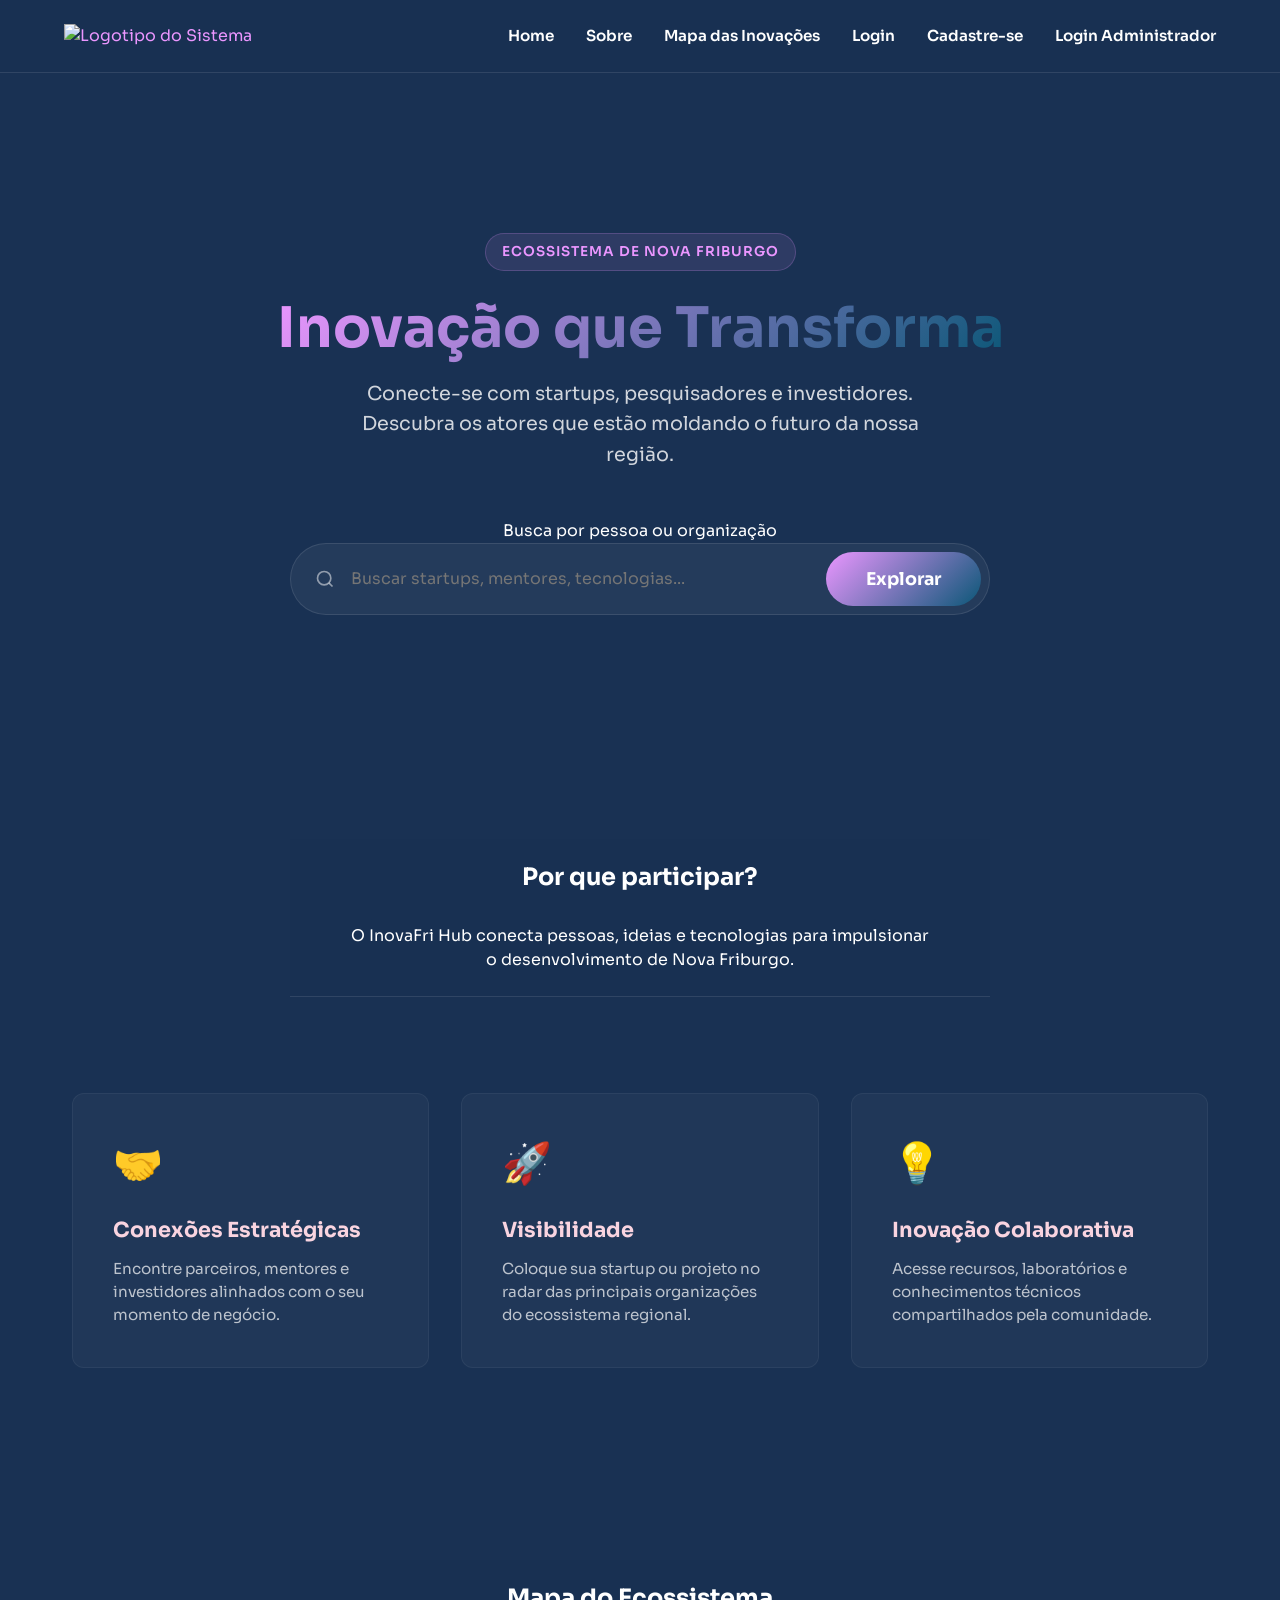
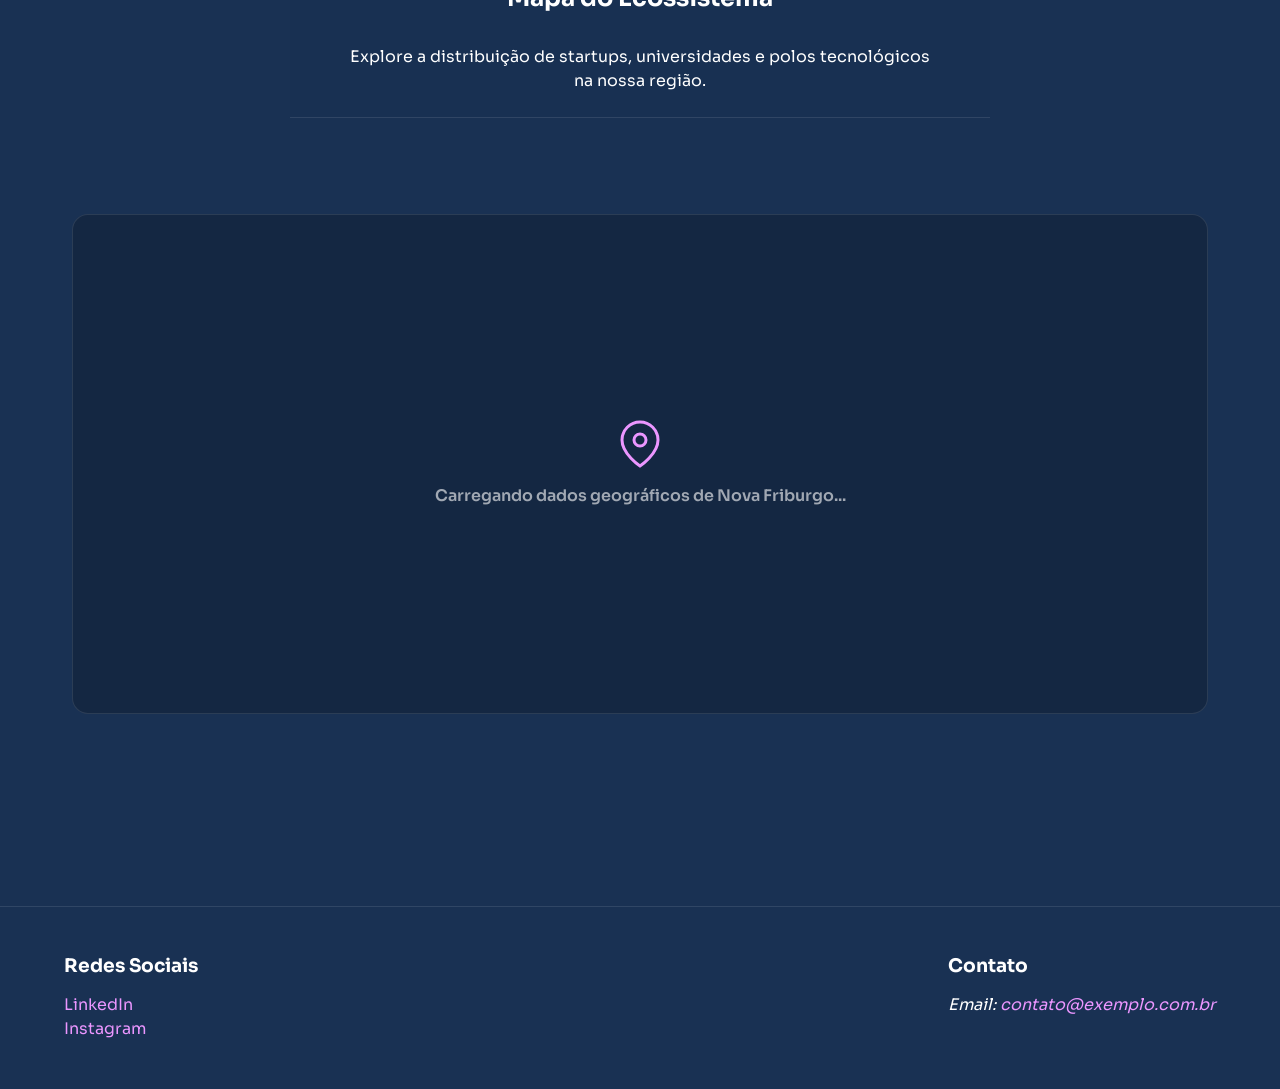
==== index.html @ bd3747cb "atualizacoes" ====
<!DOCTYPE html>
<html lang="pt-BR">
<head>
    <meta charset="UTF-8">
    <meta name="viewport" content="width=device-width, initial-scale=1.0">
    <title>InovaFri Hub</title>
    <link rel="stylesheet" href="css/style-index.css">
    </head>
<body>

    <header>
        <div class="logo">
            <a href="/" aria-label="Página Inicial">
                <img src="/assets/logo.svg" alt="Logotipo do Sistema">
            </a>
        </div>
        
        <nav aria-label="Navegação principal">
            <ul>
                <li><a href="/index.html">Home</a></li>
                <li><a href="#sobre">Sobre</a></li>
                <li><a href="#mapa-das-inovacoes">Mapa das Inovações</a></li>
                <li><a href="/login.html">Login</a></li>
                <li><a href="/cadastro.html">Cadastre-se</a></li>
                <li><a href="/perfil-admin.html">Login Administrador</a></li>
            </ul>
        </nav>
    </header>

    <main>
        
        <section id="hero" aria-labelledby="hero-titulo" class="hero-section">
    <div class="hero-content">
        <span class="hero-badge">Ecossistema de Nova Friburgo</span>
        
        <h1 id="hero-titulo">Inovação que Transforma</h1>
        
        <p class="hero-subtitle">
            Conecte-se com startups, pesquisadores e investidores. Descubra os atores que estão moldando o futuro da nossa região.
        </p>

        <form action="/search" method="GET" role="search" class="hero-search-form">
            <label for="input-busca" class="sr-only">Busca por pessoa ou organização</label>
            <div class="search-wrapper">
                <svg width="20" height="20" viewBox="0 0 24 24" fill="none" stroke="currentColor" stroke-width="2">
                    <circle cx="11" cy="11" r="8"></circle>
                    <line x1="21" y1="21" x2="16.65" y2="16.65"></line>
                </svg>
                <input 
                    type="search" 
                    id="input-busca" 
                    name="q" 
                    placeholder="Buscar startups, mentores, tecnologias..." 
                    required
                >
                <button type="submit">Explorar</button>
            </div>
        </form>
    </div>
</section>

        <section id="sobre" aria-labelledby="sobre-titulo" class="section-container">
            <header class="section-header">
                <h2 id="sobre-titulo">Por que participar?</h2>
                <p>O InovaFri Hub conecta pessoas, ideias e tecnologias para impulsionar o desenvolvimento de Nova Friburgo.</p>
            </header>

            <div class="features-grid">
                <article class="feature-card">
                    <div class="card-icon">🤝</div>
                    <h3>Conexões Estratégicas</h3>
                    <p>Encontre parceiros, mentores e investidores alinhados com o seu momento de negócio.</p>
                </article>

                <article class="feature-card">
                    <div class="card-icon">🚀</div>
                    <h3>Visibilidade</h3>
                    <p>Coloque sua startup ou projeto no radar das principais organizações do ecossistema regional.</p>
                </article>

                <article class="feature-card">
                    <div class="card-icon">💡</div>
                    <h3>Inovação Colaborativa</h3>
                    <p>Acesse recursos, laboratórios e conhecimentos técnicos compartilhados pela comunidade.</p>
                </article>
            </div>
        </section>

        <section id="mapa-das-inovacoes" aria-labelledby="mapa-titulo" class="section-container">
            <header class="section-header">
                <h2 id="mapa-titulo">Mapa do Ecossistema</h2>
                <p>Explore a distribuição de startups, universidades e polos tecnológicos na nossa região.</p>
            </header>

            <div id="map-container" class="map-placeholder" role="application" aria-label="Mapa interativo de inovações">
                <div class="map-overlay-message">
                    <svg width="48" height="48" viewBox="0 0 24 24" fill="none" stroke="var(--color-purple-neon)" stroke-width="1.5">
                        <path d="M21 10c0 7-9 13-9 13s-9-6-9-13a9 9 0 0 1 18 0z"></path>
                        <circle cx="12" cy="10" r="3"></circle>
                    </svg>
                    <span>Carregando dados geográficos de Nova Friburgo...</span>
                </div>
            </div>
        </section>

    </main>

    <footer>
        <div class="footer-grid">
            
            <section class="redes-sociais" aria-labelledby="redes-titulo">
                <h3 id="redes-titulo">Redes Sociais</h3>
                <ul>
                    <li><a href="#" target="_blank" rel="noopener noreferrer">LinkedIn</a></li>
                    <li><a href="#" target="_blank" rel="noopener noreferrer">Instagram</a></li>
                </ul>
            </section>

            <section class="contato" aria-labelledby="contato-titulo">
                <h3 id="contato-titulo">Contato</h3>
                <address>
                    <p>Email: <a href="mailto:contato@exemplo.com.br">contato@exemplo.com.br</a></p>
                </address>
            </section>
            
        </div>
    </footer>

</body>
</html>
---- css/style-index.css ----
/* ==========================================
   1. TIPOGRAFIA OFICIAL
   Importação via Google Fonts com os pesos exigidos (400=Regular, 600=Semibold, 700=Bold)
=========================================== */
@import url('https://fonts.googleapis.com/css2?family=Sora:wght@400;600;700&display=swap');

/* ==========================================
   2. DESIGN TOKENS (Variáveis Globais)
   Extração exata do Brandbook InovaFri Hub
=========================================== */
:root {
    /* Cores Absolutas */
    --color-pink-light: #F9D4E0;
    --color-purple-neon: #EB96FF;
    --color-teal-dark: #0B5777;
    --color-navy-base: #193153;

    /* Cores Funcionais (Semântica) */
    --bg-body: var(--color-navy-base);
    --text-primary: #FFFFFF; /* Alto contraste para leitura no fundo escuro */
    --text-secondary: var(--color-pink-light);
    --action-primary: var(--color-purple-neon);
    
    /* Gradiente da Marca (usado no ícone e elementos de destaque) */
    --gradient-brand: linear-gradient(135deg, var(--color-purple-neon) 0%, var(--color-teal-dark) 100%);

    /* Tipografia */
    --font-family-base: 'Sora', sans-serif;
}

/* ==========================================
   3. RESET ESTRUTURAL
   Garante previsibilidade em diferentes navegadores
=========================================== */
*, *::before, *::after {
    box-sizing: border-box;
    margin: 0;
    padding: 0;
}

/* ==========================================
   4. COMPORTAMENTO BASE DO DOCUMENTO
=========================================== */
body {
    font-family: var(--font-family-base);
    background-color: var(--bg-body);
    color: var(--text-primary);
    line-height: 1.5;
    -webkit-font-smoothing: antialiased; /* Renderização limpa de fontes no Mac/iOS */
    -moz-osx-font-smoothing: grayscale;
    min-height: 100vh;
    overflow-x: hidden;
}

/* Tipografia Base */
h1, h2, h3, h4, h5, h6 {
    font-weight: 700;
    line-height: 1.2;
    margin-bottom: 1rem;
}

a {
    color: var(--action-primary);
    text-decoration: none;
    transition: filter 0.2s ease-in-out;
}

a:hover {
    filter: brightness(1.2);
}
/* ==========================================
   5. LAYOUT DO CABEÇALHO (HEADER)
   Uso de Flexbox para separar Logo e Menu
=========================================== */
header {
    display: flex;
    justify-content: space-between; /* Empurra a logo para a esquerda e o menu para a direita */
    align-items: center; /* Alinha tudo verticalmente ao centro */
    padding: 1.5rem 5%; /* Espaçamento interno (topo/baixo e laterais) */
    background-color: rgba(25, 49, 83, 0.95); /* Fundo da marca com leve transparência */
    border-bottom: 1px solid rgba(255, 255, 255, 0.1); /* Linha sutil separando o header */
    position: sticky;
    top: 0;
    z-index: 100;
}

/* Remove as bolinhas da lista e coloca os links lado a lado */
header nav ul {
    display: flex;
    gap: 2rem; /* Espaço entre os links do menu */
    list-style: none;
    align-items: center;
}

header nav a {
    color: var(--text-primary);
    font-weight: 600;
    font-size: 0.95rem;
}

header nav a:hover {
    color: var(--action-primary);
}

/* ==========================================
   6. CONTAINER PRINCIPAL (MAIN)
   Centraliza o conteúdo da página e limita a largura
=========================================== */
main {
    max-width: 1200px; /* Evita que o site estique infinitamente em telas gigantes */
    margin: 0 auto; /* Centraliza o bloco na tela */
    padding: 4rem 2rem; /* Espaçamento interno */
    display: flex;
    flex-direction: column;
    gap: 4rem; /* Distância entre as seções (Busca, Sobre, Mapa) */
}

/* ==========================================
   7. ESTILOS DE BOTÕES E FORMULÁRIOS
=========================================== */
input[type="search"],
input[type="text"] {
    padding: 0.75rem 1rem;
    border-radius: 4px;
    border: 1px solid rgba(255, 255, 255, 0.2);
    background-color: rgba(255, 255, 255, 0.05);
    color: var(--text-primary);
    font-family: var(--font-family-base);
}

button {
    padding: 0.75rem 1.5rem;
    border: none;
    border-radius: 4px;
    background: var(--gradient-brand); /* Usando o gradiente da marca! */
    color: var(--text-primary);
    font-weight: 700;
    cursor: pointer;
    font-family: var(--font-family-base);
    transition: opacity 0.2s;
}

button:hover {
    opacity: 0.9;
}

/* ==========================================
   8. RODAPÉ (FOOTER)
=========================================== */
footer {
    padding: 3rem 5%;
    border-top: 1px solid rgba(255, 255, 255, 0.1);
    margin-top: 4rem;
}

.footer-grid {
    display: flex;
    justify-content: space-between;
    max-width: 1200px;
    margin: 0 auto;
}

footer ul {
    list-style: none;
}
/* ==========================================
   9. HERO SECTION (Vitrine Principal)
=========================================== */
.hero-section {
    text-align: center;
    padding: 6rem 0; /* Cria bastante respiro (whitespace) ao redor */
    display: flex;
    flex-direction: column;
    align-items: center;
    justify-content: center;
}

/* Etiqueta de contexto acima do título */
.hero-badge {
    display: inline-block;
    background: rgba(235, 150, 255, 0.1);
    color: var(--color-purple-neon);
    padding: 0.5rem 1rem;
    border-radius: 50px;
    font-size: 0.85rem;
    font-weight: 600;
    margin-bottom: 1.5rem;
    border: 1px solid rgba(235, 150, 255, 0.2);
    text-transform: uppercase;
    letter-spacing: 1px;
}

/* Efeito de Gradiente no Texto Principal */
.hero-section h1 {
    font-size: 3.5rem;
    margin-bottom: 1rem;
    background: var(--gradient-brand);
    -webkit-background-clip: text;
    -webkit-text-fill-color: transparent;
    background-clip: text;
}

.hero-subtitle {
    font-size: 1.2rem;
    color: rgba(255, 255, 255, 0.8);
    max-width: 600px; /* Impede que o texto fique comprido e ruim de ler */
    margin: 0 auto 3rem auto;
    line-height: 1.6;
}

/* ==========================================
   10. BARRA DE BUSCA AVANÇADA
=========================================== */
.hero-search-form {
    width: 100%;
    max-width: 700px;
    margin: 0 auto;
}

.search-wrapper {
    display: flex;
    background: rgba(255, 255, 255, 0.05);
    border: 1px solid rgba(255, 255, 255, 0.1);
    border-radius: 50px; /* Formato de "pílula" moderno */
    padding: 0.5rem;
    align-items: center;
    transition: all 0.3s ease;
}

/* Efeito de destaque quando o usuário clica para digitar */
.search-wrapper:focus-within {
    border-color: var(--color-purple-neon);
    background: rgba(255, 255, 255, 0.08);
    box-shadow: 0 0 15px rgba(235, 150, 255, 0.2);
}

.search-wrapper svg {
    margin-left: 1rem;
    color: rgba(255, 255, 255, 0.5);
}

.search-wrapper input[type="search"] {
    flex: 1;
    background: transparent;
    border: none;
    padding: 1rem;
    font-size: 1rem;
    color: var(--text-primary);
    outline: none; /* Remove a borda padrão feia do navegador */
}

.search-wrapper button {
    border-radius: 50px; /* Acompanha o formato da barra */
    padding: 1rem 2.5rem;
    font-size: 1.1rem;
}
/* ==========================================
   11. SEÇÕES GENÉRICAS (Alinhamento e Títulos)
=========================================== */
.section-container {
    padding: 4rem 0;
    display: flex;
    flex-direction: column;
    gap: 3rem;
}

.section-header {
    text-align: center;
    max-width: 700px; /* Aumentei um pouco a largura para o texto respirar */
    margin: 0 auto 3rem auto; /* O '3rem' empurra os cartões/mapa para baixo */
    display: flex;
    flex-direction: column;
    align-items: center;
    gap: 1rem;
}

/* ==========================================
   12. CARDS DE VALOR (Seção Sobre)
=========================================== */
.features-grid {
    display: grid;
    grid-template-columns: repeat(auto-fit, minmax(300px, 1fr));
    gap: 2rem;
}

.feature-card {
    background: rgba(255, 255, 255, 0.03);
    border: 1px solid rgba(255, 255, 255, 0.05);
    border-radius: 12px;
    padding: 2.5rem;
    transition: all 0.3s ease;
}

.feature-card:hover {
    transform: translateY(-5px); /* Efeito de flutuar ao passar o mouse */
    background: rgba(255, 255, 255, 0.05);
    border-color: rgba(235, 150, 255, 0.3); /* Borda brilha em roxo */
    box-shadow: 0 10px 30px rgba(0, 0, 0, 0.2);
}

.card-icon {
    font-size: 2.5rem;
    margin-bottom: 1.5rem;
}

.feature-card h3 {
    font-size: 1.3rem;
    color: var(--color-pink-light);
    margin-bottom: 1rem;
}

.feature-card p {
    color: rgba(255, 255, 255, 0.7);
    font-size: 0.95rem;
}

/* ==========================================
   13. CONTAINER DO MAPA INTERATIVO
=========================================== */
.map-placeholder {
    width: 100%;
    height: 500px; /* Altura fixa para a janela do mapa */
    background: rgba(0, 0, 0, 0.2); /* Fundo mais escuro para o mapa */
    border: 1px solid rgba(255, 255, 255, 0.1);
    border-radius: 16px;
    display: flex;
    align-items: center;
    justify-content: center;
    position: relative;
    overflow: hidden;
}

.map-overlay-message {
    display: flex;
    flex-direction: column;
    align-items: center;
    gap: 1rem;
    color: rgba(255, 255, 255, 0.6);
    font-weight: 600;
}
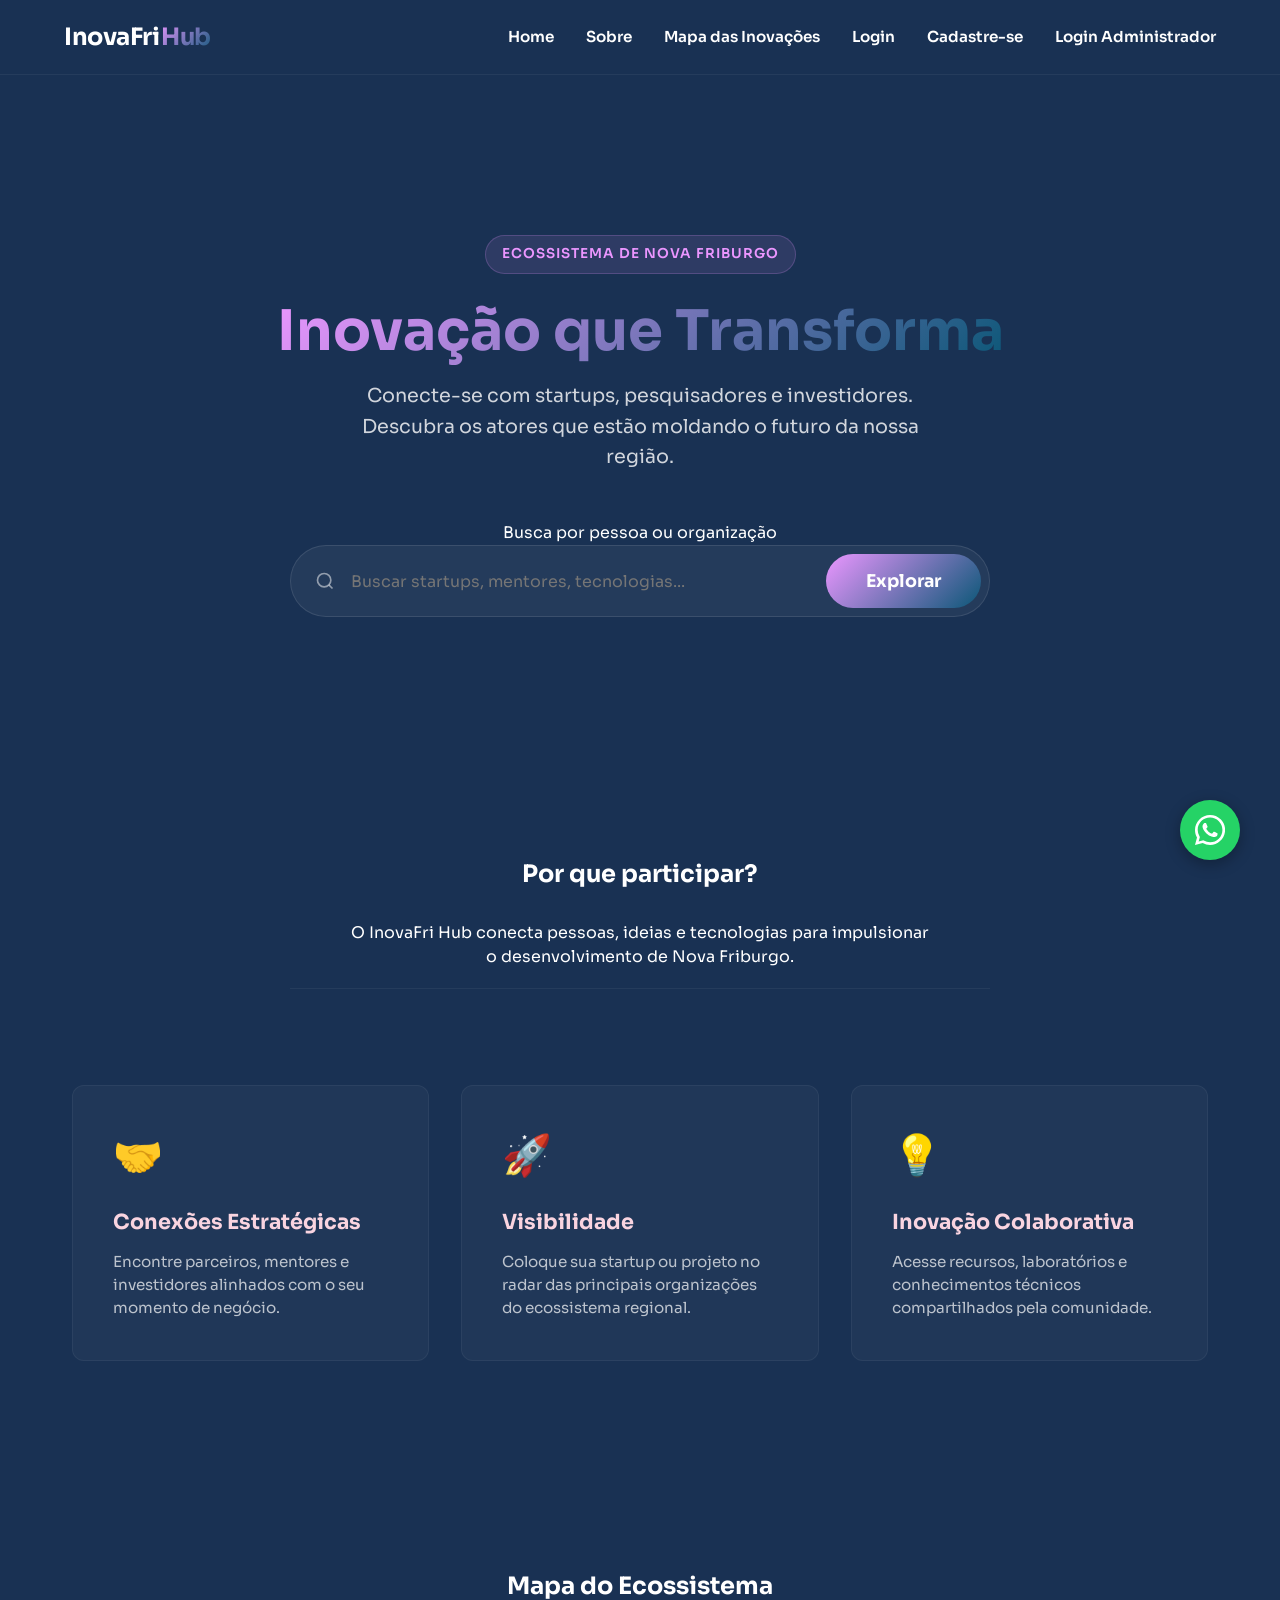
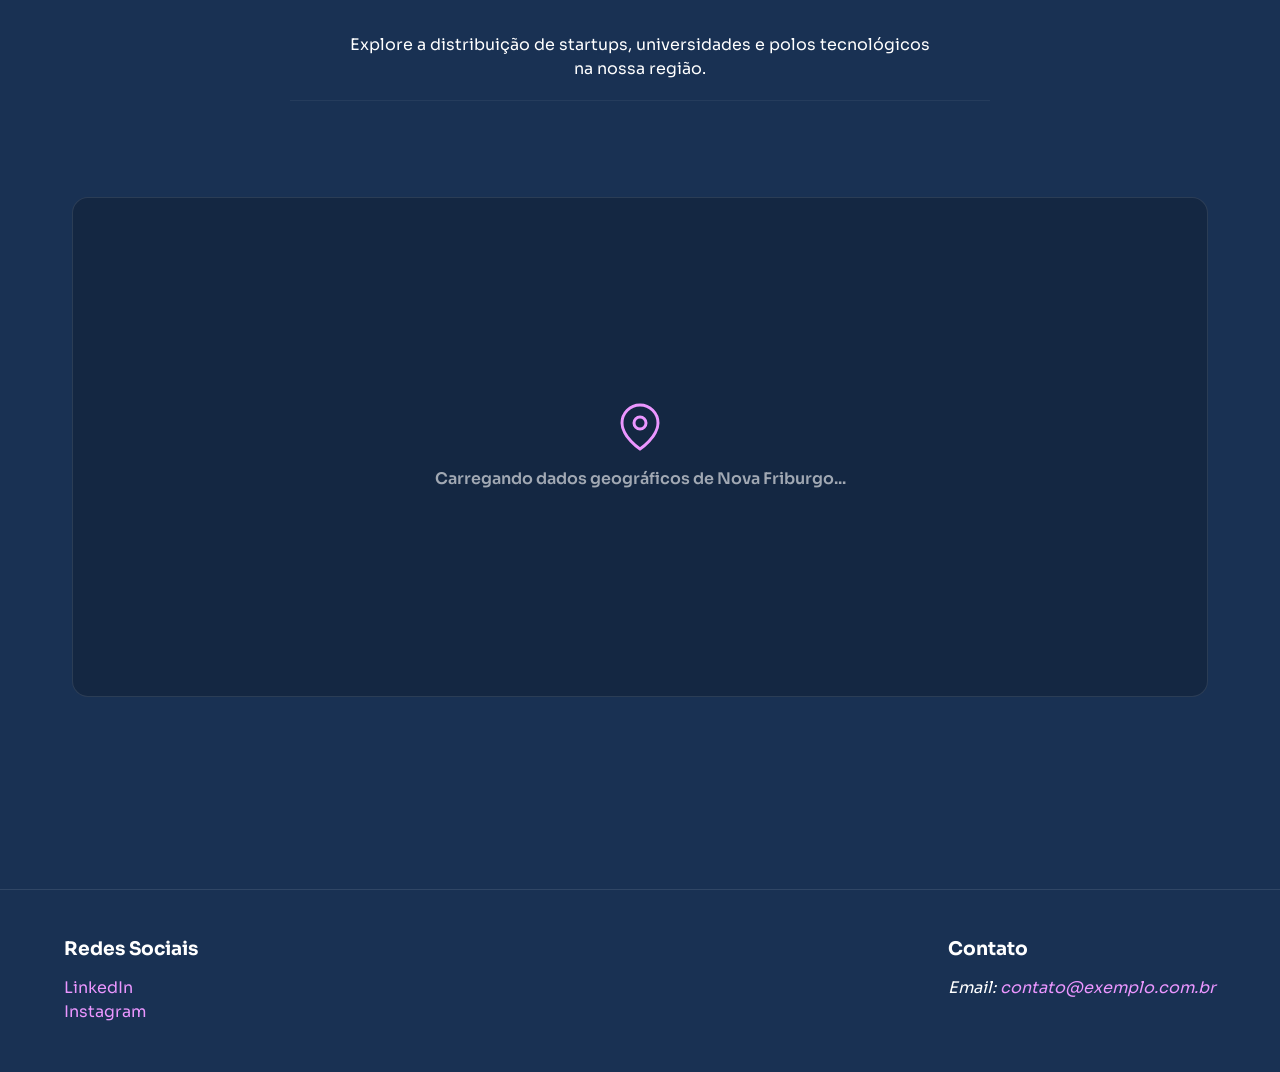
==== commit 7ed6b583: "alterações" ====
--- a/index.html
+++ b/index.html
@@ -10,19 +10,19 @@
 
     <header>
         <div class="logo">
-            <a href="/" aria-label="Página Inicial">
-                <img src="/assets/logo.svg" alt="Logotipo do Sistema">
-            </a>
-        </div>
+        <a href="index.html" aria-label="Página Inicial">
+        <span class="brand-text">InovaFri<span class="brand-highlight">Hub</span></span>
+        </a>
+    </div>
         
         <nav aria-label="Navegação principal">
             <ul>
-                <li><a href="/index.html">Home</a></li>
+                <li><a href="index.html">Home</a></li>
                 <li><a href="#sobre">Sobre</a></li>
                 <li><a href="#mapa-das-inovacoes">Mapa das Inovações</a></li>
-                <li><a href="/login.html">Login</a></li>
-                <li><a href="/cadastro.html">Cadastre-se</a></li>
-                <li><a href="/perfil-admin.html">Login Administrador</a></li>
+                <li><a href="login.html">Login</a></li>
+                <li><a href="cadastro.html">Cadastre-se</a></li>
+                <li><a href="login-administrador.html">Login Administrador</a></li>
             </ul>
         </nav>
     </header>
@@ -125,6 +125,16 @@
             
         </div>
     </footer>
+    <a href="https://wa.me/5522900000000?text=Olá!%20Gostaria%20de%20saber%20mais%20sobre%20o%20InovaFri%20Hub." 
+   class="whatsapp-float" 
+   target="_blank" 
+   rel="noopener noreferrer"
+   aria-label="Falar conosco pelo WhatsApp">
+    
+    <svg width="30" height="30" viewBox="0 0 24 24" fill="currentColor">
+        <path d="M17.472 14.382c-.297-.149-1.758-.867-2.03-.967-.273-.099-.471-.148-.67.15-.197.297-.767.966-.94 1.164-.173.199-.347.223-.644.075-.297-.15-1.255-.463-2.39-1.475-.883-.788-1.48-1.761-1.653-2.059-.173-.297-.018-.458.13-.606.134-.133.298-.347.446-.52.149-.174.198-.298.298-.497.099-.198.05-.371-.025-.52-.075-.149-.669-1.612-.916-2.207-.242-.579-.487-.5-.669-.51-.173-.008-.371-.01-.57-.01-.198 0-.52.074-.792.372-.272.297-1.04 1.016-1.04 2.479 0 1.462 1.065 2.875 1.213 3.074.149.198 2.096 3.2 5.077 4.487.709.306 1.262.489 1.694.625.712.227 1.36.195 1.871.118.571-.085 1.758-.719 2.006-1.413.248-.694.248-1.289.173-1.413-.074-.124-.272-.198-.57-.347m-5.421 7.403h-.004a9.87 9.87 0 01-5.031-1.378l-.361-.214-3.741.982.998-3.648-.235-.374a9.86 9.86 0 01-1.51-5.26c.001-5.45 4.436-9.884 9.888-9.884 2.64 0 5.122 1.03 6.988 2.898a9.825 9.825 0 012.893 6.994c-.003 5.45-4.437 9.884-9.885 9.884m8.413-18.297A11.815 11.815 0 0012.05 0C5.414 0 0 5.414 0 12.05c0 2.12.553 4.189 1.606 6.011L0 24l6.135-1.61a11.803 11.803 0 005.911 1.57h.005c6.632 0 12.045-5.414 12.045-12.05 0-3.212-1.252-6.231-3.524-8.503z"/>
+    </svg>
+</a>
 
 </body>
 </html>
--- a/css/style-index.css
+++ b/css/style-index.css
@@ -337,4 +337,86 @@
     gap: 1rem;
     color: rgba(255, 255, 255, 0.6);
     font-weight: 600;
-}+}
+/* ==========================================
+   BOTÃO FLUTUANTE WHATSAPP
+=========================================== */
+.whatsapp-float {
+    position: fixed;
+    width: 60px;
+    height: 60px;
+    bottom: 40px;
+    right: 40px;
+    background-color: #25d366; /* Verde oficial do WPP */
+    color: #FFF;
+    border-radius: 50px;
+    text-align: center;
+    font-size: 30px;
+    box-shadow: 0 4px 15px rgba(0,0,0,0.3);
+    z-index: 1000;
+    display: flex;
+    align-items: center;
+    justify-content: center;
+    transition: all 0.3s ease;
+    animation: pulse-wpp 2s infinite;
+}
+
+.whatsapp-float:hover {
+    transform: scale(1.1);
+    background-color: #128c7e;
+    box-shadow: 0 6px 20px rgba(37, 211, 102, 0.4);
+}
+
+/* Animação de pulsação sutil */
+@keyframes pulse-wpp {
+    0% {
+        box-shadow: 0 0 0 0 rgba(37, 211, 102, 0.5);
+    }
+    70% {
+        box-shadow: 0 0 0 15px rgba(37, 211, 102, 0);
+    }
+    100% {
+        box-shadow: 0 0 0 0 rgba(37, 211, 102, 0);
+    }
+}
+
+/* Responsividade: Ajusta posição em telas pequenas */
+@media (max-width: 768px) {
+    .whatsapp-float {
+        width: 50px;
+        height: 50px;
+        bottom: 20px;
+        right: 20px;
+    }
+}
+.logo a {
+    text-decoration: none;
+}
+
+.brand-text {
+    font-family: 'Sora', sans-serif;
+    font-size: 1.5rem;
+    font-weight: 700;
+    letter-spacing: -0.5px;
+    color: #ffffff;
+    display: flex;
+    align-items: center;
+}
+
+.brand-highlight {
+    background: linear-gradient(135deg, #EB96FF 0%, #0B5777 100%);
+    -webkit-background-clip: text;
+    -webkit-text-fill-color: transparent;
+    background-clip: text;
+    margin-left: 2px;
+}
+
+/* Garante que o header alinhe o texto corretamente agora */
+header {
+    display: flex;
+    justify-content: space-between;
+    align-items: center;
+    padding: 1.2rem 5%;
+    background-color: #193153;
+    border-bottom: 1px solid rgba(255, 255, 255, 0.05);
+}
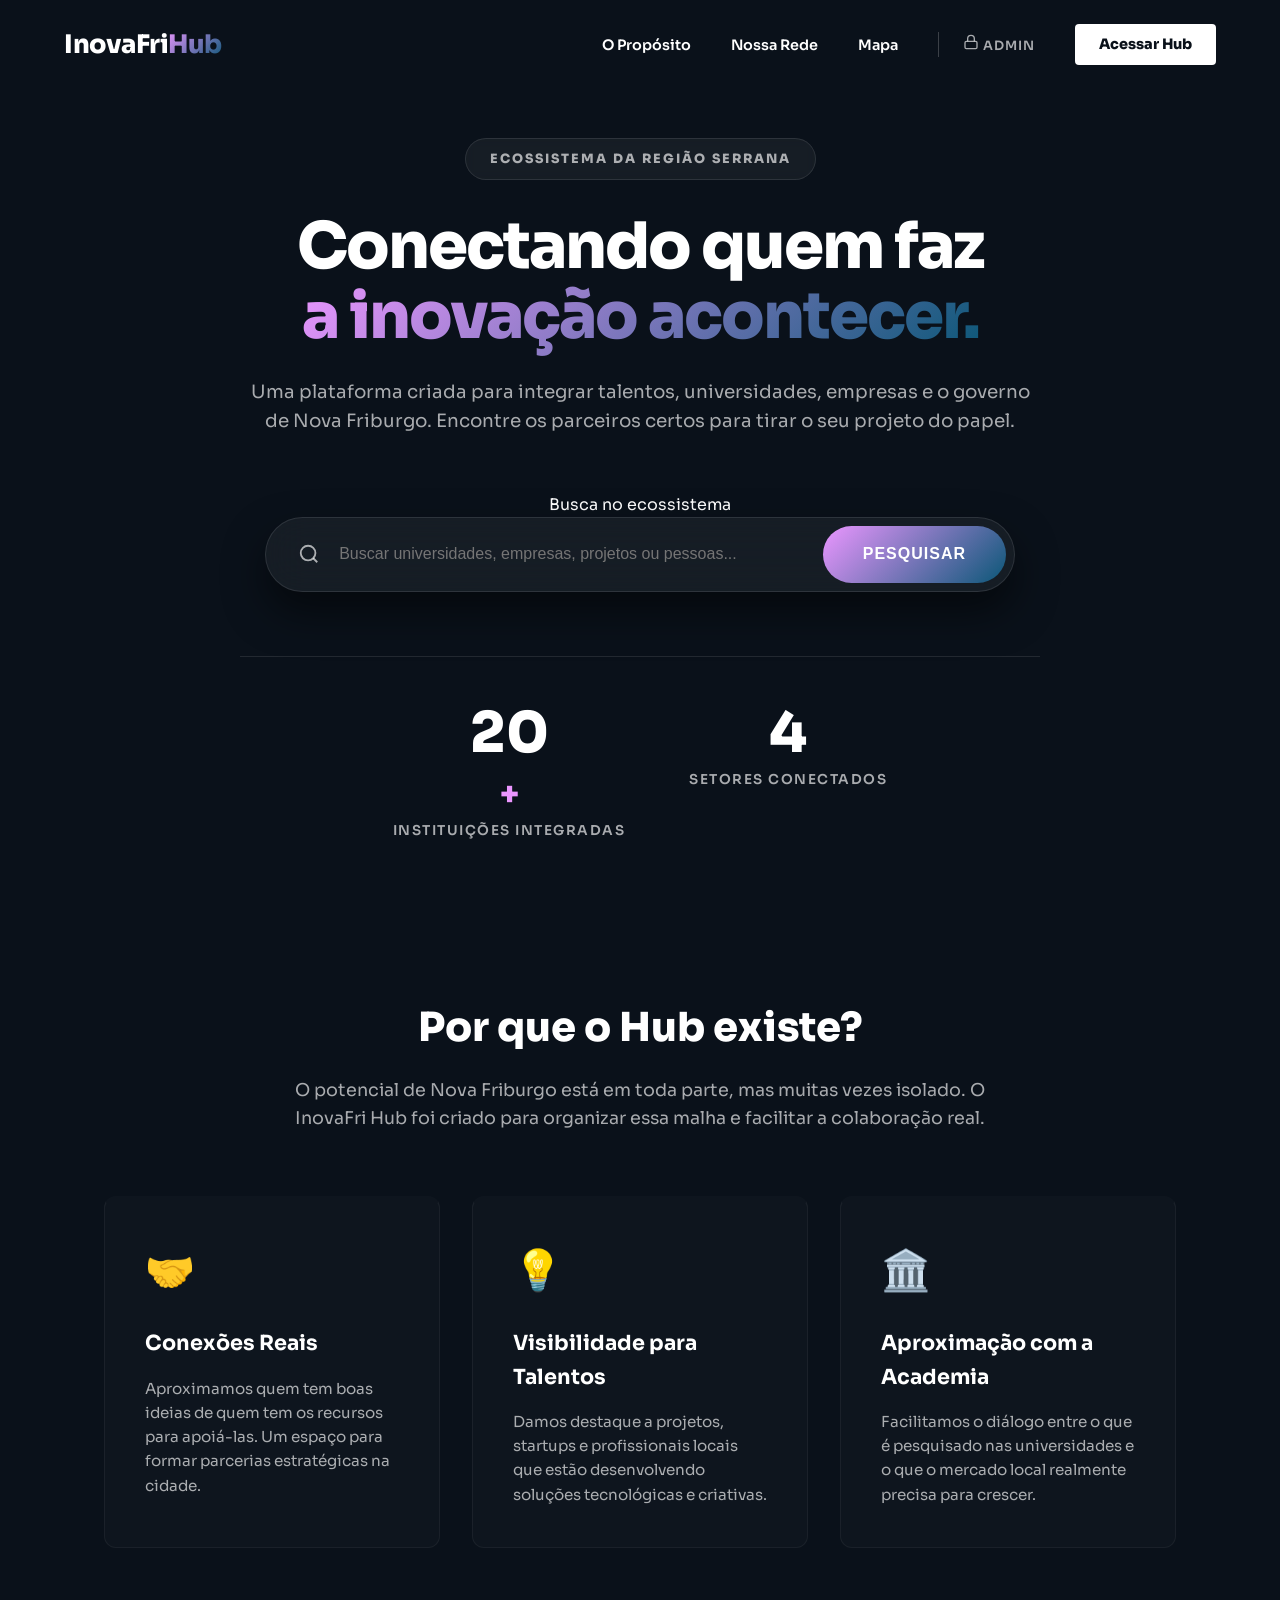
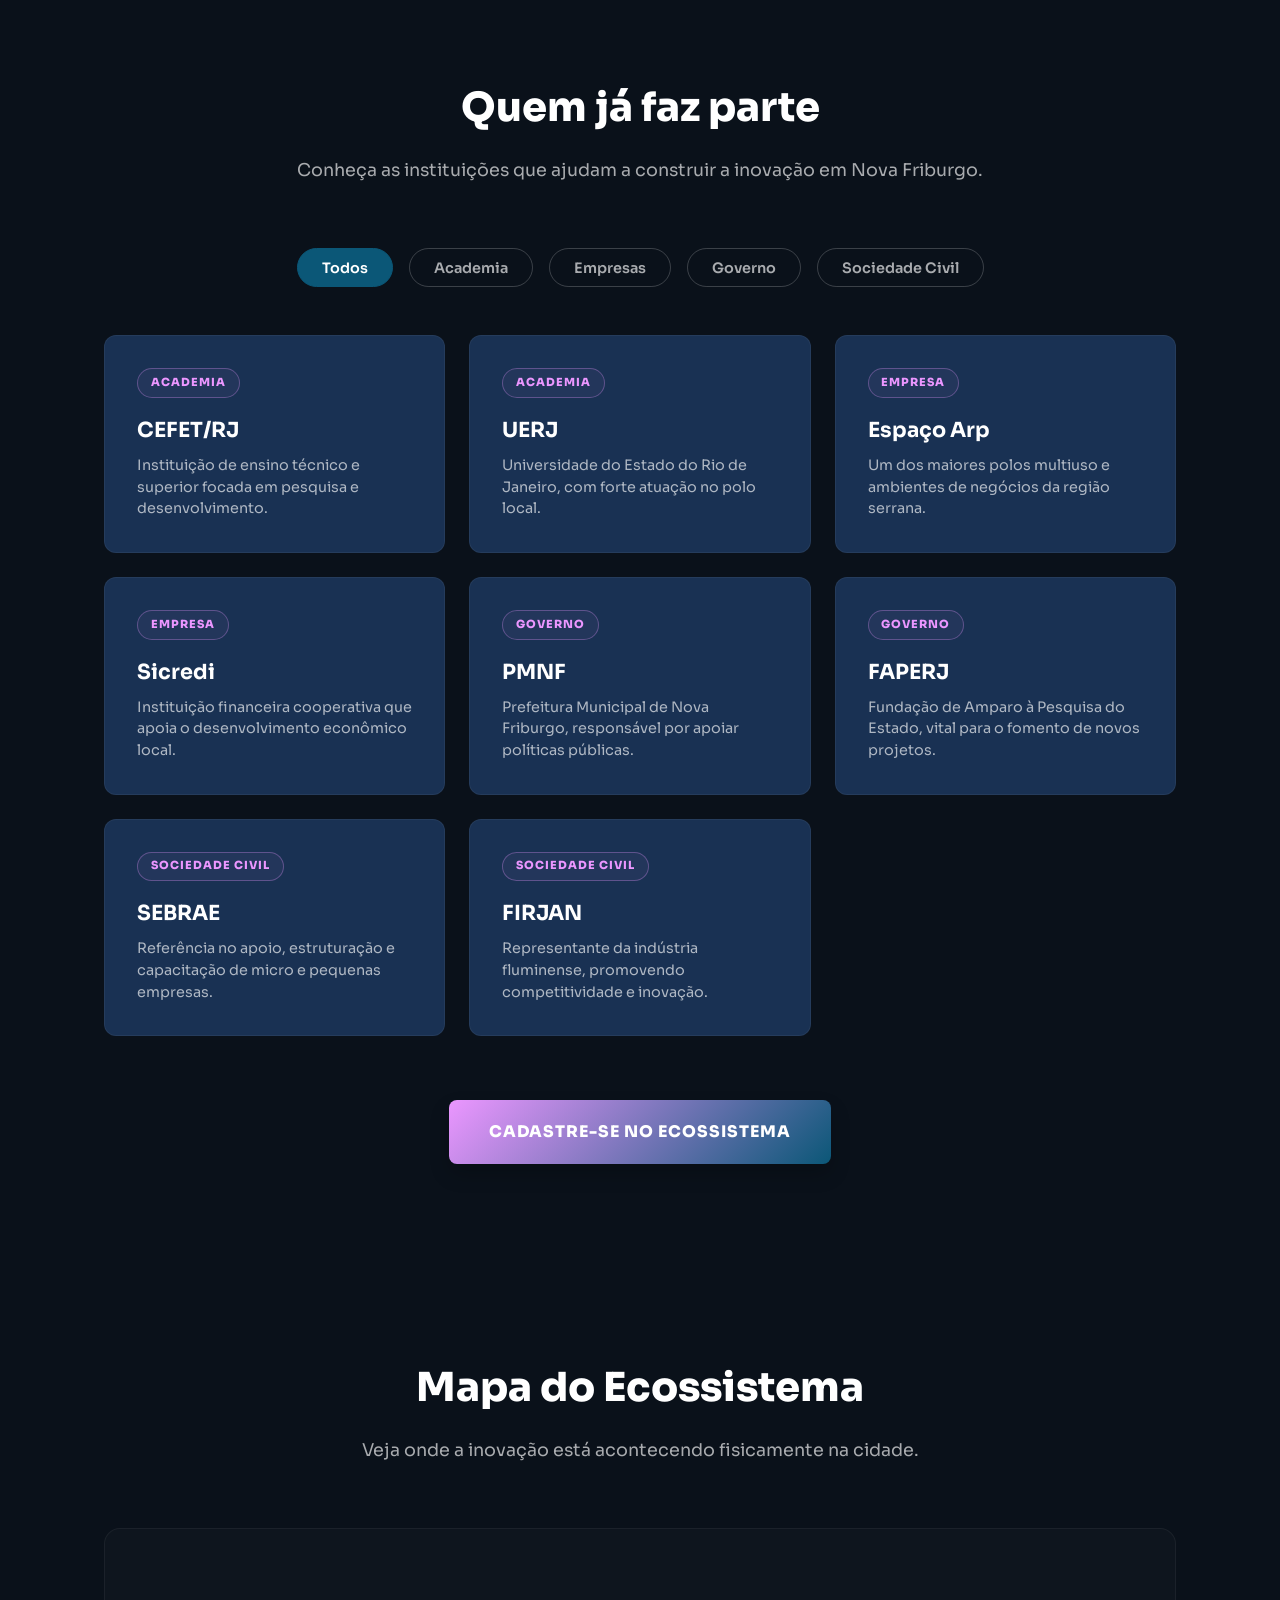
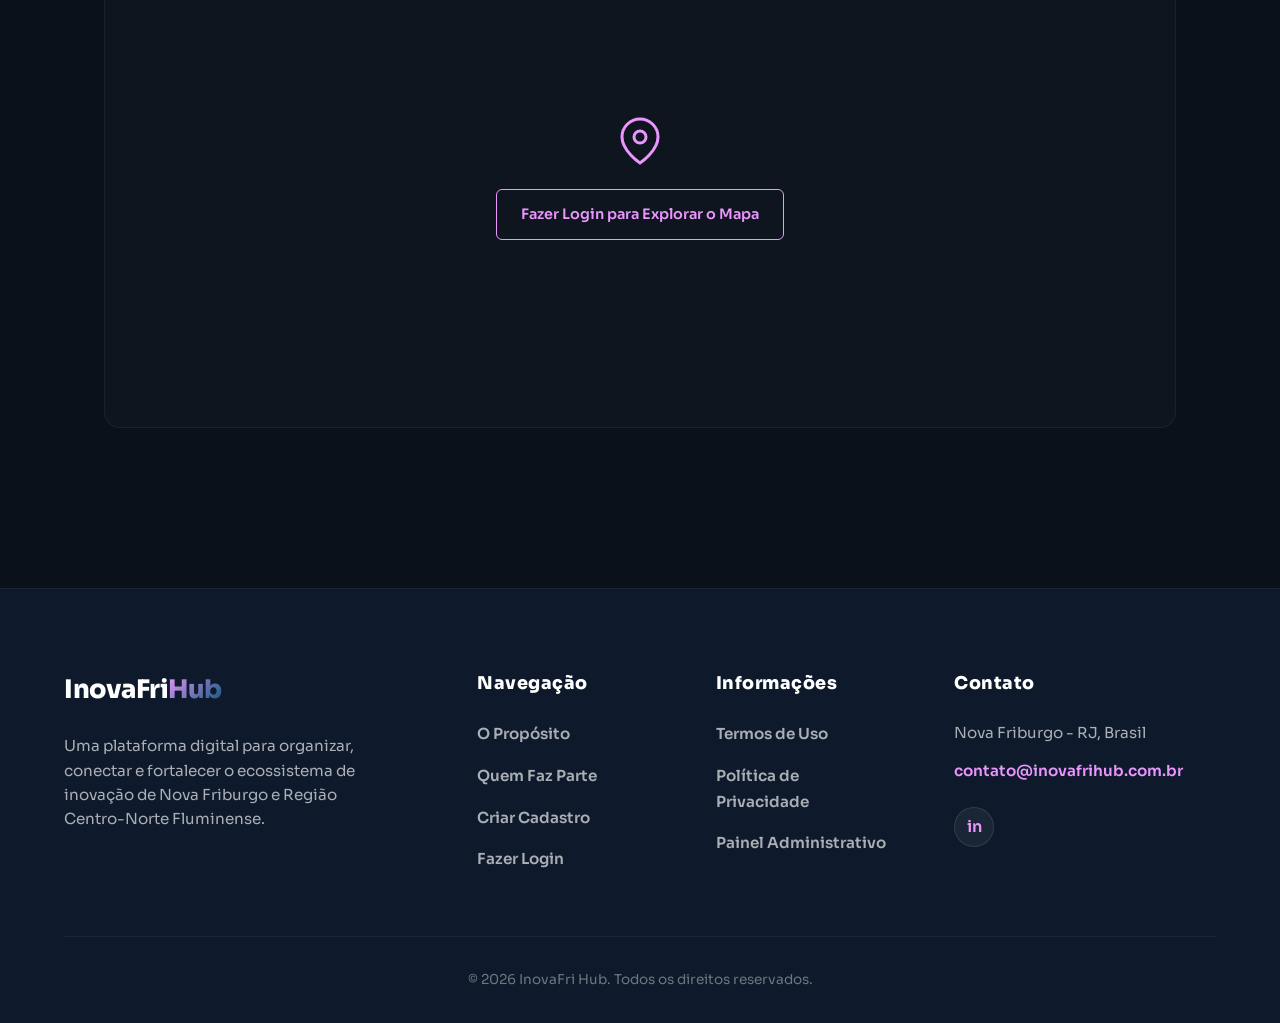
==== commit 1ad5f650: "ALTEREI TUDO" ====
--- a/index.html
+++ b/index.html
@@ -3,138 +3,218 @@
 <head>
     <meta charset="UTF-8">
     <meta name="viewport" content="width=device-width, initial-scale=1.0">
-    <title>InovaFri Hub</title>
+    <title>InovaFri Hub - Ecossistema de Inovação de Nova Friburgo</title>
+    <link rel="preconnect" href="https://fonts.googleapis.com">
+    <link rel="preconnect" href="https://fonts.gstatic.com" crossorigin>
+    <link href="https://fonts.googleapis.com/css2?family=Sora:wght@400;600;800&display=swap" rel="stylesheet">
     <link rel="stylesheet" href="css/style-index.css">
-    </head>
+</head>
 <body>
 
-    <header>
+    <header id="nav-global">
         <div class="logo">
-        <a href="index.html" aria-label="Página Inicial">
-        <span class="brand-text">InovaFri<span class="brand-highlight">Hub</span></span>
-        </a>
-    </div>
+            <a href="index.html" aria-label="Página Inicial">
+                <span class="brand-text">InovaFri<span class="brand-highlight">Hub</span></span>
+            </a>
+        </div>
         
         <nav aria-label="Navegação principal">
             <ul>
-                <li><a href="index.html">Home</a></li>
-                <li><a href="#sobre">Sobre</a></li>
-                <li><a href="#mapa-das-inovacoes">Mapa das Inovações</a></li>
-                <li><a href="login.html">Login</a></li>
-                <li><a href="cadastro.html">Cadastre-se</a></li>
-                <li><a href="login-administrador.html">Login Administrador</a></li>
+                <li><a href="#proposito">O Propósito</a></li>
+                <li><a href="#ecossistema-ativo">Nossa Rede</a></li>
+                <li><a href="#mapa-das-inovacoes">Mapa</a></li>
+                <li class="admin-link-wrapper">
+                    <a href="login-administrador.html" class="link-admin" aria-label="Acesso Administrativo">
+                        <svg width="16" height="16" viewBox="0 0 24 24" fill="none" stroke="currentColor" stroke-width="2"><rect x="3" y="11" width="18" height="11" rx="2" ry="2"></rect><path d="M7 11V7a5 5 0 0 1 10 0v4"></path></svg>
+                        Admin
+                    </a>
+                </li>
+                <li><a href="login.html" class="btn-auth">Acessar Hub</a></li>
             </ul>
         </nav>
     </header>
 
     <main>
-        
-        <section id="hero" aria-labelledby="hero-titulo" class="hero-section">
-    <div class="hero-content">
-        <span class="hero-badge">Ecossistema de Nova Friburgo</span>
-        
-        <h1 id="hero-titulo">Inovação que Transforma</h1>
-        
-        <p class="hero-subtitle">
-            Conecte-se com startups, pesquisadores e investidores. Descubra os atores que estão moldando o futuro da nossa região.
-        </p>
-
-        <form action="/search" method="GET" role="search" class="hero-search-form">
-            <label for="input-busca" class="sr-only">Busca por pessoa ou organização</label>
-            <div class="search-wrapper">
-                <svg width="20" height="20" viewBox="0 0 24 24" fill="none" stroke="currentColor" stroke-width="2">
-                    <circle cx="11" cy="11" r="8"></circle>
-                    <line x1="21" y1="21" x2="16.65" y2="16.65"></line>
-                </svg>
-                <input 
-                    type="search" 
-                    id="input-busca" 
-                    name="q" 
-                    placeholder="Buscar startups, mentores, tecnologias..." 
-                    required
-                >
-                <button type="submit">Explorar</button>
-            </div>
-        </form>
-    </div>
-</section>
-
-        <section id="sobre" aria-labelledby="sobre-titulo" class="section-container">
+        <section id="hero" class="hero-monumental">
+            <div class="hero-bg-layer"></div>
+
+            <div class="hero-content-wrapper">
+                <span class="badge-elite">Ecossistema da Região Serrana</span>
+                
+                <h1 id="hero-titulo">Conectando quem faz <br><span class="text-gradient">a inovação acontecer.</span></h1>
+                
+                <p class="hero-subtitle">
+                    Uma plataforma criada para integrar talentos, universidades, empresas e o governo de Nova Friburgo. Encontre os parceiros certos para tirar o seu projeto do papel.
+                </p>
+
+                <form action="/search" method="GET" role="search" class="hero-search-form">
+                    <label for="input-busca" class="sr-only">Busca no ecossistema</label>
+                    <div class="search-glass-wrapper">
+                        <svg width="22" height="22" viewBox="0 0 24 24" fill="none" stroke="currentColor" stroke-width="2"><circle cx="11" cy="11" r="8"></circle><line x1="21" y1="21" x2="16.65" y2="16.65"></line></svg>
+                        <input type="search" id="input-busca" name="q" placeholder="Buscar universidades, empresas, projetos ou pessoas..." required>
+                        <button type="submit" class="btn-massive-search">Pesquisar</button>
+                    </div>
+                </form>
+
+                <div class="hero-stats-grid">
+                    <div class="stat-box">
+                        <span class="stat-number" data-target="20">0</span><span class="stat-suffix">+</span>
+                        <span class="stat-label">Instituições Integradas</span>
+                    </div>
+                    <div class="stat-box">
+                        <span class="stat-number" data-target="4">0</span>
+                        <span class="stat-label">Setores Conectados</span>
+                    </div>
+                </div>
+            </div>
+        </section>
+
+        <section id="proposito" class="section-container" aria-labelledby="tese-titulo">
             <header class="section-header">
-                <h2 id="sobre-titulo">Por que participar?</h2>
-                <p>O InovaFri Hub conecta pessoas, ideias e tecnologias para impulsionar o desenvolvimento de Nova Friburgo.</p>
+                <h2 id="tese-titulo">Por que o Hub existe?</h2>
+                <p>O potencial de Nova Friburgo está em toda parte, mas muitas vezes isolado. O InovaFri Hub foi criado para organizar essa malha e facilitar a colaboração real.</p>
             </header>
 
             <div class="features-grid">
                 <article class="feature-card">
                     <div class="card-icon">🤝</div>
-                    <h3>Conexões Estratégicas</h3>
-                    <p>Encontre parceiros, mentores e investidores alinhados com o seu momento de negócio.</p>
-                </article>
-
-                <article class="feature-card">
-                    <div class="card-icon">🚀</div>
-                    <h3>Visibilidade</h3>
-                    <p>Coloque sua startup ou projeto no radar das principais organizações do ecossistema regional.</p>
+                    <h3>Conexões Reais</h3>
+                    <p>Aproximamos quem tem boas ideias de quem tem os recursos para apoiá-las. Um espaço para formar parcerias estratégicas na cidade.</p>
                 </article>
 
                 <article class="feature-card">
                     <div class="card-icon">💡</div>
-                    <h3>Inovação Colaborativa</h3>
-                    <p>Acesse recursos, laboratórios e conhecimentos técnicos compartilhados pela comunidade.</p>
+                    <h3>Visibilidade para Talentos</h3>
+                    <p>Damos destaque a projetos, startups e profissionais locais que estão desenvolvendo soluções tecnológicas e criativas.</p>
                 </article>
-            </div>
-        </section>
-
-        <section id="mapa-das-inovacoes" aria-labelledby="mapa-titulo" class="section-container">
+
+                <article class="feature-card">
+                    <div class="card-icon">🏛️</div>
+                    <h3>Aproximação com a Academia</h3>
+                    <p>Facilitamos o diálogo entre o que é pesquisado nas universidades e o que o mercado local realmente precisa para crescer.</p>
+                </article>
+            </div>
+        </section>
+
+        <section id="ecossistema-ativo" class="section-container" style="padding-top: 2rem;">
             <header class="section-header">
-                <h2 id="mapa-titulo">Mapa do Ecossistema</h2>
-                <p>Explore a distribuição de startups, universidades e polos tecnológicos na nossa região.</p>
+                <h2>Quem já faz parte</h2>
+                <p>Conheça as instituições que ajudam a construir a inovação em Nova Friburgo.</p>
             </header>
 
-            <div id="map-container" class="map-placeholder" role="application" aria-label="Mapa interativo de inovações">
+            <div class="filter-controls" id="actor-filters">
+                <button class="filter-btn active" data-filter="all">Todos</button>
+                <button class="filter-btn" data-filter="academia">Academia</button>
+                <button class="filter-btn" data-filter="empresa">Empresas</button>
+                <button class="filter-btn" data-filter="governo">Governo</button>
+                <button class="filter-btn" data-filter="sociedade">Sociedade Civil</button>
+            </div>
+
+            <div class="actor-grid" id="actor-grid">
+                <div class="actor-card" data-category="academia">
+                    <span class="actor-badge">Academia</span>
+                    <h3>CEFET/RJ</h3>
+                    <p>Instituição de ensino técnico e superior focada em pesquisa e desenvolvimento.</p>
+                </div>
+                <div class="actor-card" data-category="academia">
+                    <span class="actor-badge">Academia</span>
+                    <h3>UERJ</h3>
+                    <p>Universidade do Estado do Rio de Janeiro, com forte atuação no polo local.</p>
+                </div>
+
+                <div class="actor-card" data-category="empresa">
+                    <span class="actor-badge">Empresa</span>
+                    <h3>Espaço Arp</h3>
+                    <p>Um dos maiores polos multiuso e ambientes de negócios da região serrana.</p>
+                </div>
+                <div class="actor-card" data-category="empresa">
+                    <span class="actor-badge">Empresa</span>
+                    <h3>Sicredi</h3>
+                    <p>Instituição financeira cooperativa que apoia o desenvolvimento econômico local.</p>
+                </div>
+
+                <div class="actor-card" data-category="governo">
+                    <span class="actor-badge">Governo</span>
+                    <h3>PMNF</h3>
+                    <p>Prefeitura Municipal de Nova Friburgo, responsável por apoiar políticas públicas.</p>
+                </div>
+                <div class="actor-card" data-category="governo">
+                    <span class="actor-badge">Governo</span>
+                    <h3>FAPERJ</h3>
+                    <p>Fundação de Amparo à Pesquisa do Estado, vital para o fomento de novos projetos.</p>
+                </div>
+
+                <div class="actor-card" data-category="sociedade">
+                    <span class="actor-badge">Sociedade Civil</span>
+                    <h3>SEBRAE</h3>
+                    <p>Referência no apoio, estruturação e capacitação de micro e pequenas empresas.</p>
+                </div>
+                <div class="actor-card" data-category="sociedade">
+                    <span class="actor-badge">Sociedade Civil</span>
+                    <h3>FIRJAN</h3>
+                    <p>Representante da indústria fluminense, promovendo competitividade e inovação.</p>
+                </div>
+            </div>
+            
+            <div class="cta-central">
+                <a href="cadastro.html" class="btn-primary-massive">Cadastre-se no Ecossistema</a>
+            </div>
+        </section>
+
+        <section id="mapa-das-inovacoes" class="section-container">
+            <header class="section-header">
+                <h2>Mapa do Ecossistema</h2>
+                <p>Veja onde a inovação está acontecendo fisicamente na cidade.</p>
+            </header>
+            <div id="map-container" class="map-placeholder">
                 <div class="map-overlay-message">
-                    <svg width="48" height="48" viewBox="0 0 24 24" fill="none" stroke="var(--color-purple-neon)" stroke-width="1.5">
-                        <path d="M21 10c0 7-9 13-9 13s-9-6-9-13a9 9 0 0 1 18 0z"></path>
-                        <circle cx="12" cy="10" r="3"></circle>
-                    </svg>
-                    <span>Carregando dados geográficos de Nova Friburgo...</span>
-                </div>
-            </div>
-        </section>
-
+                    <svg width="48" height="48" viewBox="0 0 24 24" fill="none" stroke="var(--action-primary)" stroke-width="1.5"><path d="M21 10c0 7-9 13-9 13s-9-6-9-13a9 9 0 0 1 18 0z"></path><circle cx="12" cy="10" r="3"></circle></svg>
+                    <a href="login.html" class="btn-outline-neon">Fazer Login para Explorar o Mapa</a>
+                </div>
+            </div>
+        </section>
     </main>
 
-    <footer>
-        <div class="footer-grid">
+    <footer id="footer-global">
+        <div class="footer-container">
+            <div class="footer-col-brand">
+                <span class="brand-text">InovaFri<span class="brand-highlight">Hub</span></span>
+                <p>Uma plataforma digital para organizar, conectar e fortalecer o ecossistema de inovação de Nova Friburgo e Região Centro-Norte Fluminense.</p>
+            </div>
             
-            <section class="redes-sociais" aria-labelledby="redes-titulo">
-                <h3 id="redes-titulo">Redes Sociais</h3>
+            <div class="footer-col-links">
+                <h4>Navegação</h4>
                 <ul>
-                    <li><a href="#" target="_blank" rel="noopener noreferrer">LinkedIn</a></li>
-                    <li><a href="#" target="_blank" rel="noopener noreferrer">Instagram</a></li>
+                    <li><a href="#proposito">O Propósito</a></li>
+                    <li><a href="#ecossistema-ativo">Quem Faz Parte</a></li>
+                    <li><a href="cadastro.html">Criar Cadastro</a></li>
+                    <li><a href="login.html">Fazer Login</a></li>
                 </ul>
-            </section>
-
-            <section class="contato" aria-labelledby="contato-titulo">
-                <h3 id="contato-titulo">Contato</h3>
-                <address>
-                    <p>Email: <a href="mailto:contato@exemplo.com.br">contato@exemplo.com.br</a></p>
-                </address>
-            </section>
-            
+            </div>
+
+            <div class="footer-col-links">
+                <h4>Informações</h4>
+                <ul>
+                    <li><a href="#">Termos de Uso</a></li>
+                    <li><a href="#">Política de Privacidade</a></li>
+                    <li><a href="login-admin.html">Painel Administrativo</a></li>
+                </ul>
+            </div>
+
+            <div class="footer-col-contact">
+                <h4>Contato</h4>
+                <p>Nova Friburgo - RJ, Brasil</p>
+                <p><a href="mailto:contato@inovafrihub.com.br">contato@inovafrihub.com.br</a></p>
+                <div class="social-badges">
+                    <a href="#" aria-label="LinkedIn" class="social-badge">in</a>
+                </div>
+            </div>
+        </div>
+        <div class="footer-bottom">
+            <p>&copy; 2026 InovaFri Hub. Todos os direitos reservados.</p>
         </div>
     </footer>
-    <a href="https://wa.me/5522900000000?text=Olá!%20Gostaria%20de%20saber%20mais%20sobre%20o%20InovaFri%20Hub." 
-   class="whatsapp-float" 
-   target="_blank" 
-   rel="noopener noreferrer"
-   aria-label="Falar conosco pelo WhatsApp">
-    
-    <svg width="30" height="30" viewBox="0 0 24 24" fill="currentColor">
-        <path d="M17.472 14.382c-.297-.149-1.758-.867-2.03-.967-.273-.099-.471-.148-.67.15-.197.297-.767.966-.94 1.164-.173.199-.347.223-.644.075-.297-.15-1.255-.463-2.39-1.475-.883-.788-1.48-1.761-1.653-2.059-.173-.297-.018-.458.13-.606.134-.133.298-.347.446-.52.149-.174.198-.298.298-.497.099-.198.05-.371-.025-.52-.075-.149-.669-1.612-.916-2.207-.242-.579-.487-.5-.669-.51-.173-.008-.371-.01-.57-.01-.198 0-.52.074-.792.372-.272.297-1.04 1.016-1.04 2.479 0 1.462 1.065 2.875 1.213 3.074.149.198 2.096 3.2 5.077 4.487.709.306 1.262.489 1.694.625.712.227 1.36.195 1.871.118.571-.085 1.758-.719 2.006-1.413.248-.694.248-1.289.173-1.413-.074-.124-.272-.198-.57-.347m-5.421 7.403h-.004a9.87 9.87 0 01-5.031-1.378l-.361-.214-3.741.982.998-3.648-.235-.374a9.86 9.86 0 01-1.51-5.26c.001-5.45 4.436-9.884 9.888-9.884 2.64 0 5.122 1.03 6.988 2.898a9.825 9.825 0 012.893 6.994c-.003 5.45-4.437 9.884-9.885 9.884m8.413-18.297A11.815 11.815 0 0012.05 0C5.414 0 0 5.414 0 12.05c0 2.12.553 4.189 1.606 6.011L0 24l6.135-1.61a11.803 11.803 0 005.911 1.57h.005c6.632 0 12.045-5.414 12.045-12.05 0-3.212-1.252-6.231-3.524-8.503z"/>
-    </svg>
-</a>
-
+
+    <script src="js/main.js"></script>
 </body>
 </html>
--- a/css/style-index.css
+++ b/css/style-index.css
@@ -1,422 +1,164 @@
-/* ==========================================
-   1. TIPOGRAFIA OFICIAL
-   Importação via Google Fonts com os pesos exigidos (400=Regular, 600=Semibold, 700=Bold)
-=========================================== */
-@import url('https://fonts.googleapis.com/css2?family=Sora:wght@400;600;700&display=swap');
+@import url('https://fonts.googleapis.com/css2?family=Sora:wght@400;600;800&display=swap');
 
-/* ==========================================
-   2. DESIGN TOKENS (Variáveis Globais)
-   Extração exata do Brandbook InovaFri Hub
-=========================================== */
 :root {
-    /* Cores Absolutas */
-    --color-pink-light: #F9D4E0;
-    --color-purple-neon: #EB96FF;
-    --color-teal-dark: #0B5777;
-    --color-navy-base: #193153;
-
-    /* Cores Funcionais (Semântica) */
-    --bg-body: var(--color-navy-base);
-    --text-primary: #FFFFFF; /* Alto contraste para leitura no fundo escuro */
-    --text-secondary: var(--color-pink-light);
-    --action-primary: var(--color-purple-neon);
-    
-    /* Gradiente da Marca (usado no ícone e elementos de destaque) */
-    --gradient-brand: linear-gradient(135deg, var(--color-purple-neon) 0%, var(--color-teal-dark) 100%);
-
-    /* Tipografia */
-    --font-family-base: 'Sora', sans-serif;
+    --bg-deep: #0a111a; 
+    --brand-navy: #193153;
+    --action-primary: #EB96FF;
+    --action-secondary: #0B5777;
+    --gradient-brand: linear-gradient(135deg, var(--action-primary) 0%, var(--action-secondary) 100%);
+    --text-pure: #ffffff;
+    --text-muted: rgba(255, 255, 255, 0.65);
 }
 
-/* ==========================================
-   3. RESET ESTRUTURAL
-   Garante previsibilidade em diferentes navegadores
-=========================================== */
-*, *::before, *::after {
-    box-sizing: border-box;
-    margin: 0;
-    padding: 0;
+*, *::before, *::after { box-sizing: border-box; margin: 0; padding: 0; }
+html { scroll-behavior: smooth; }
+
+body {
+    font-family: 'Sora', sans-serif; background-color: var(--bg-deep);
+    color: var(--text-pure); line-height: 1.6; -webkit-font-smoothing: antialiased;
 }
 
-/* ==========================================
-   4. COMPORTAMENTO BASE DO DOCUMENTO
-=========================================== */
-body {
-    font-family: var(--font-family-base);
-    background-color: var(--bg-body);
-    color: var(--text-primary);
-    line-height: 1.5;
-    -webkit-font-smoothing: antialiased; /* Renderização limpa de fontes no Mac/iOS */
-    -moz-osx-font-smoothing: grayscale;
-    min-height: 100vh;
-    overflow-x: hidden;
+a { color: var(--action-primary); text-decoration: none; }
+
+/* --- HEADER --- */
+#nav-global {
+    position: fixed; top: 0; width: 100%; z-index: 1000;
+    display: flex; justify-content: space-between; align-items: center;
+    padding: 1.5rem 5%; background: transparent; transition: all 0.4s ease;
 }
+#nav-global.scrolled {
+    background: rgba(10, 17, 26, 0.95); backdrop-filter: blur(15px);
+    border-bottom: 1px solid rgba(255, 255, 255, 0.05); box-shadow: 0 4px 30px rgba(0,0,0,0.5);
+    padding: 1rem 5%;
+}
+.brand-text { font-size: 1.6rem; font-weight: 800; color: #fff; letter-spacing: -0.5px; }
+.brand-highlight { background: var(--gradient-brand); -webkit-background-clip: text; -webkit-text-fill-color: transparent; }
+#nav-global nav ul { display: flex; gap: 2.5rem; list-style: none; align-items: center; }
+#nav-global nav a { color: var(--text-pure); font-weight: 600; font-size: 0.9rem; transition: color 0.2s; }
+#nav-global nav a:hover { color: var(--action-primary); }
+.admin-link-wrapper { border-left: 1px solid rgba(255,255,255,0.2); padding-left: 1.5rem; }
+.link-admin { color: var(--text-muted) !important; text-transform: uppercase; letter-spacing: 1px; font-size: 0.8rem !important; }
+.link-admin:hover { color: #ff4b4b !important; }
+.btn-auth { background: var(--text-pure); color: var(--bg-deep) !important; padding: 0.7rem 1.5rem; border-radius: 4px; font-weight: 800 !important; transition: transform 0.2s; }
+.btn-auth:hover { transform: translateY(-2px); background: var(--action-primary); color: #fff !important; }
 
-/* Tipografia Base */
-h1, h2, h3, h4, h5, h6 {
-    font-weight: 700;
-    line-height: 1.2;
-    margin-bottom: 1rem;
+/* --- HERO MONUMENTAL --- */
+.hero-monumental {
+    position: relative; min-height: 100vh; width: 100%;
+    display: flex; flex-direction: column; align-items: center; justify-content: center;
+    text-align: center; overflow: hidden; padding: 0 5%;
 }
+.hero-bg-layer {
+    position: absolute; top: 0; left: 0; width: 100%; height: 100%; z-index: 1;
+    background: url('https://images.unsplash.com/photo-1519389950473-47ba0277781c?auto=format&fit=crop&w=1920&q=80') no-repeat center center / cover;
+}
+.hero-bg-layer::after {
+    content: ''; position: absolute; top: 0; left: 0; width: 100%; height: 100%;
+    background: radial-gradient(circle at center, rgba(10, 17, 26, 0.75) 0%, rgba(10, 17, 26, 0.98) 100%);
+}
+.hero-content-wrapper { position: relative; z-index: 2; max-width: 950px; margin-top: 5rem; animation: fadeUp 1s cubic-bezier(0.16, 1, 0.3, 1); }
+@keyframes fadeUp { from { opacity: 0; transform: translateY(40px); } to { opacity: 1; transform: translateY(0); } }
 
-a {
-    color: var(--action-primary);
-    text-decoration: none;
-    transition: filter 0.2s ease-in-out;
+.badge-elite { display: inline-block; padding: 0.6rem 1.5rem; background: rgba(255,255,255,0.05); border: 1px solid rgba(255,255,255,0.1); border-radius: 50px; color: var(--text-muted); font-size: 0.8rem; font-weight: 800; text-transform: uppercase; letter-spacing: 2px; margin-bottom: 2rem; backdrop-filter: blur(5px); }
+.hero-monumental h1 { font-size: clamp(2.5rem, 5vw, 4.5rem); font-weight: 800; line-height: 1.1; margin-bottom: 1.5rem; letter-spacing: -2px; }
+.text-gradient { background: var(--gradient-brand); -webkit-background-clip: text; -webkit-text-fill-color: transparent; }
+.hero-subtitle { font-size: 1.15rem; color: var(--text-muted); font-weight: 400; max-width: 800px; margin: 0 auto 3.5rem auto; line-height: 1.6; }
+
+/* BARRA DE BUSCA */
+.hero-search-form { width: 100%; max-width: 750px; margin: 0 auto 4rem auto; }
+.search-glass-wrapper { display: flex; align-items: center; padding: 0.5rem; background: rgba(255, 255, 255, 0.05); backdrop-filter: blur(20px); border: 1px solid rgba(255, 255, 255, 0.1); border-radius: 100px; box-shadow: 0 20px 40px rgba(0,0,0,0.5); transition: all 0.3s; }
+.search-glass-wrapper:focus-within { border-color: rgba(235, 150, 255, 0.4); box-shadow: 0 20px 40px rgba(235, 150, 255, 0.15); }
+.search-glass-wrapper svg { margin-left: 1.5rem; color: var(--text-muted); }
+.search-glass-wrapper input { flex: 1; background: transparent; border: none; padding: 1.2rem; font-size: 1rem; color: var(--text-pure); outline: none; }
+.btn-massive-search { background: var(--gradient-brand); color: #fff; padding: 1.2rem 2.5rem; border: none; border-radius: 100px; font-weight: 800; font-size: 1rem; text-transform: uppercase; letter-spacing: 1px; cursor: pointer; transition: transform 0.2s; }
+.btn-massive-search:hover { transform: scale(1.02); }
+
+/* STATS */
+.hero-stats-grid { display: flex; justify-content: center; gap: 4rem; border-top: 1px solid rgba(255,255,255,0.1); padding-top: 3rem; margin-top: 2rem; }
+.stat-box { display: flex; flex-direction: column; align-items: center; }
+.stat-suffix { font-size: 2rem; font-weight: 800; color: var(--action-primary); }
+.stat-number { font-size: 3.5rem; font-weight: 800; line-height: 1; margin-bottom: 0.5rem; color: var(--text-pure); }
+.stat-label { font-size: 0.85rem; text-transform: uppercase; letter-spacing: 1.5px; color: var(--text-muted); font-weight: 600; }
+
+/* SEÇÕES GENÉRICAS */
+main { display: flex; flex-direction: column; gap: 0; }
+.section-container { max-width: 1200px; margin: 0 auto; padding: 6rem 5%; width: 100%; }
+.section-header { text-align: center; margin-bottom: 4rem; }
+.section-header h2 { font-size: 2.5rem; font-weight: 800; margin-bottom: 1rem; }
+.section-header p { color: var(--text-muted); font-size: 1.1rem; max-width: 700px; margin: 0 auto; line-height: 1.6;}
+
+/* PROPOSTA DE VALOR (TESE DO HUB) */
+.features-grid { display: grid; grid-template-columns: repeat(auto-fit, minmax(300px, 1fr)); gap: 2rem; }
+.feature-card { background: rgba(255, 255, 255, 0.02); border: 1px solid rgba(255, 255, 255, 0.05); border-radius: 12px; padding: 2.5rem; transition: all 0.3s ease; border-top: 3px solid transparent; }
+.feature-card:hover { transform: translateY(-5px); border-top-color: var(--action-primary); background: rgba(255,255,255,0.04); box-shadow: 0 15px 30px rgba(0,0,0,0.3); }
+.card-icon { font-size: 2.5rem; margin-bottom: 1.5rem; }
+.feature-card h3 { color: var(--text-pure); margin-bottom: 1rem; font-size: 1.3rem; }
+.feature-card p { color: var(--text-muted); font-size: 0.95rem; line-height: 1.6;}
+
+/* FILTROS E GRID DE ATORES */
+.filter-controls { display: flex; justify-content: center; flex-wrap: wrap; gap: 1rem; margin-bottom: 3rem; }
+.filter-btn { background: transparent; border: 1px solid rgba(255,255,255,0.2); color: var(--text-muted); padding: 0.6rem 1.5rem; border-radius: 50px; cursor: pointer; font-family: inherit; font-weight: 600; font-size: 0.9rem; transition: all 0.2s; }
+.filter-btn:hover { border-color: var(--text-pure); color: var(--text-pure); }
+.filter-btn.active { background: var(--action-secondary); border-color: var(--action-secondary); color: var(--text-pure); }
+
+.actor-grid { display: grid; grid-template-columns: repeat(auto-fill, minmax(260px, 1fr)); gap: 1.5rem; margin-bottom: 4rem; }
+.actor-card { background: var(--brand-navy); border: 1px solid rgba(255,255,255,0.05); padding: 2rem; border-radius: 12px; transition: transform 0.3s, opacity 0.3s; animation: scaleIn 0.4s ease; display: flex; flex-direction: column; align-items: flex-start; }
+.actor-card:hover { transform: translateY(-5px); border-color: rgba(235, 150, 255, 0.3); box-shadow: 0 10px 20px rgba(0,0,0,0.3);}
+.actor-card.hidden { display: none; }
+@keyframes scaleIn { from { opacity: 0; transform: scale(0.95); } to { opacity: 1; transform: scale(1); } }
+
+.actor-badge { font-size: 0.7rem; text-transform: uppercase; letter-spacing: 1px; color: var(--action-primary); margin-bottom: 1rem; font-weight: 800; border: 1px solid rgba(235, 150, 255, 0.3); padding: 0.3rem 0.8rem; border-radius: 50px; background: rgba(235, 150, 255, 0.05); }
+.actor-card h3 { font-size: 1.3rem; margin-bottom: 0.5rem; }
+.actor-card p { font-size: 0.9rem; color: var(--text-muted); line-height: 1.5; margin: 0; }
+
+.cta-central { text-align: center; margin-top: 2rem; }
+.btn-primary-massive { display: inline-block; padding: 1.2rem 2.5rem; background: var(--gradient-brand); color: #fff; border-radius: 8px; font-weight: 800; font-size: 1rem; text-transform: uppercase; letter-spacing: 1px; transition: transform 0.2s; box-shadow: 0 10px 20px rgba(0,0,0,0.2); }
+.btn-primary-massive:hover { transform: translateY(-2px); filter: brightness(1.1); box-shadow: 0 15px 30px rgba(235, 150, 255, 0.25); }
+
+/* MAPA */
+.map-placeholder { width: 100%; height: 500px; background: rgba(255,255,255,0.02); border: 1px solid rgba(255,255,255,0.05); border-radius: 16px; display: flex; align-items: center; justify-content: center; }
+.map-overlay-message { display: flex; flex-direction: column; align-items: center; gap: 1.5rem; }
+.btn-outline-neon { border: 1px solid var(--action-primary); color: var(--action-primary); padding: 0.8rem 1.5rem; border-radius: 6px; font-weight: 600; font-size: 0.9rem; transition: background 0.2s; }
+.btn-outline-neon:hover { background: rgba(235, 150, 255, 0.1); }
+
+/* --- RODAPÉ INSTITUCIONAL --- */
+#footer-global { background-color: rgba(25, 49, 83, 0.3); border-top: 1px solid rgba(255,255,255,0.05); padding: 5rem 5% 2rem; margin-top: 4rem; }
+.footer-container { max-width: 1200px; margin: 0 auto; display: grid; grid-template-columns: 2fr 1fr 1fr 1.5fr; gap: 4rem; margin-bottom: 4rem; }
+
+.footer-col-brand p { color: var(--text-muted); font-size: 0.95rem; line-height: 1.6; margin-top: 1.5rem; max-width: 90%; }
+
+.footer-col-links h4, .footer-col-contact h4 { font-size: 1.1rem; font-weight: 800; margin-bottom: 1.5rem; color: var(--text-pure); letter-spacing: 0.5px; }
+.footer-col-links ul { list-style: none; display: flex; flex-direction: column; gap: 1rem; }
+.footer-col-links a { color: var(--text-muted); font-size: 0.95rem; font-weight: 600; transition: color 0.2s; }
+.footer-col-links a:hover { color: var(--action-primary); }
+
+.footer-col-contact p { color: var(--text-muted); font-size: 0.95rem; margin-bottom: 0.8rem; }
+.footer-col-contact a { color: var(--action-primary); font-weight: 600; }
+.social-badges { display: flex; gap: 1rem; margin-top: 1.5rem; }
+.social-badge { display: flex; align-items: center; justify-content: center; width: 40px; height: 40px; border-radius: 50px; background: rgba(255,255,255,0.05); border: 1px solid rgba(255,255,255,0.1); color: var(--text-pure); font-weight: 800; transition: all 0.2s; }
+.social-badge:hover { background: var(--action-secondary); border-color: var(--action-secondary); transform: translateY(-3px); }
+
+.footer-bottom { border-top: 1px solid rgba(255,255,255,0.05); padding-top: 2rem; text-align: center; }
+.footer-bottom p { color: rgba(255,255,255,0.4); font-size: 0.85rem; }
+
+/* RESPONSIVIDADE */
+@media (max-width: 992px) {
+    .hero-monumental h1 { font-size: 3rem; }
+    .hero-stats-grid { flex-wrap: wrap; gap: 2rem; justify-content: center; }
+    .stat-box { width: 40%; }
+    .footer-container { grid-template-columns: 1fr 1fr; gap: 3rem; }
 }
-
-a:hover {
-    filter: brightness(1.2);
-}
-/* ==========================================
-   5. LAYOUT DO CABEÇALHO (HEADER)
-   Uso de Flexbox para separar Logo e Menu
-=========================================== */
-header {
-    display: flex;
-    justify-content: space-between; /* Empurra a logo para a esquerda e o menu para a direita */
-    align-items: center; /* Alinha tudo verticalmente ao centro */
-    padding: 1.5rem 5%; /* Espaçamento interno (topo/baixo e laterais) */
-    background-color: rgba(25, 49, 83, 0.95); /* Fundo da marca com leve transparência */
-    border-bottom: 1px solid rgba(255, 255, 255, 0.1); /* Linha sutil separando o header */
-    position: sticky;
-    top: 0;
-    z-index: 100;
-}
-
-/* Remove as bolinhas da lista e coloca os links lado a lado */
-header nav ul {
-    display: flex;
-    gap: 2rem; /* Espaço entre os links do menu */
-    list-style: none;
-    align-items: center;
-}
-
-header nav a {
-    color: var(--text-primary);
-    font-weight: 600;
-    font-size: 0.95rem;
-}
-
-header nav a:hover {
-    color: var(--action-primary);
-}
-
-/* ==========================================
-   6. CONTAINER PRINCIPAL (MAIN)
-   Centraliza o conteúdo da página e limita a largura
-=========================================== */
-main {
-    max-width: 1200px; /* Evita que o site estique infinitamente em telas gigantes */
-    margin: 0 auto; /* Centraliza o bloco na tela */
-    padding: 4rem 2rem; /* Espaçamento interno */
-    display: flex;
-    flex-direction: column;
-    gap: 4rem; /* Distância entre as seções (Busca, Sobre, Mapa) */
-}
-
-/* ==========================================
-   7. ESTILOS DE BOTÕES E FORMULÁRIOS
-=========================================== */
-input[type="search"],
-input[type="text"] {
-    padding: 0.75rem 1rem;
-    border-radius: 4px;
-    border: 1px solid rgba(255, 255, 255, 0.2);
-    background-color: rgba(255, 255, 255, 0.05);
-    color: var(--text-primary);
-    font-family: var(--font-family-base);
-}
-
-button {
-    padding: 0.75rem 1.5rem;
-    border: none;
-    border-radius: 4px;
-    background: var(--gradient-brand); /* Usando o gradiente da marca! */
-    color: var(--text-primary);
-    font-weight: 700;
-    cursor: pointer;
-    font-family: var(--font-family-base);
-    transition: opacity 0.2s;
-}
-
-button:hover {
-    opacity: 0.9;
-}
-
-/* ==========================================
-   8. RODAPÉ (FOOTER)
-=========================================== */
-footer {
-    padding: 3rem 5%;
-    border-top: 1px solid rgba(255, 255, 255, 0.1);
-    margin-top: 4rem;
-}
-
-.footer-grid {
-    display: flex;
-    justify-content: space-between;
-    max-width: 1200px;
-    margin: 0 auto;
-}
-
-footer ul {
-    list-style: none;
-}
-/* ==========================================
-   9. HERO SECTION (Vitrine Principal)
-=========================================== */
-.hero-section {
-    text-align: center;
-    padding: 6rem 0; /* Cria bastante respiro (whitespace) ao redor */
-    display: flex;
-    flex-direction: column;
-    align-items: center;
-    justify-content: center;
-}
-
-/* Etiqueta de contexto acima do título */
-.hero-badge {
-    display: inline-block;
-    background: rgba(235, 150, 255, 0.1);
-    color: var(--color-purple-neon);
-    padding: 0.5rem 1rem;
-    border-radius: 50px;
-    font-size: 0.85rem;
-    font-weight: 600;
-    margin-bottom: 1.5rem;
-    border: 1px solid rgba(235, 150, 255, 0.2);
-    text-transform: uppercase;
-    letter-spacing: 1px;
-}
-
-/* Efeito de Gradiente no Texto Principal */
-.hero-section h1 {
-    font-size: 3.5rem;
-    margin-bottom: 1rem;
-    background: var(--gradient-brand);
-    -webkit-background-clip: text;
-    -webkit-text-fill-color: transparent;
-    background-clip: text;
-}
-
-.hero-subtitle {
-    font-size: 1.2rem;
-    color: rgba(255, 255, 255, 0.8);
-    max-width: 600px; /* Impede que o texto fique comprido e ruim de ler */
-    margin: 0 auto 3rem auto;
-    line-height: 1.6;
-}
-
-/* ==========================================
-   10. BARRA DE BUSCA AVANÇADA
-=========================================== */
-.hero-search-form {
-    width: 100%;
-    max-width: 700px;
-    margin: 0 auto;
-}
-
-.search-wrapper {
-    display: flex;
-    background: rgba(255, 255, 255, 0.05);
-    border: 1px solid rgba(255, 255, 255, 0.1);
-    border-radius: 50px; /* Formato de "pílula" moderno */
-    padding: 0.5rem;
-    align-items: center;
-    transition: all 0.3s ease;
-}
-
-/* Efeito de destaque quando o usuário clica para digitar */
-.search-wrapper:focus-within {
-    border-color: var(--color-purple-neon);
-    background: rgba(255, 255, 255, 0.08);
-    box-shadow: 0 0 15px rgba(235, 150, 255, 0.2);
-}
-
-.search-wrapper svg {
-    margin-left: 1rem;
-    color: rgba(255, 255, 255, 0.5);
-}
-
-.search-wrapper input[type="search"] {
-    flex: 1;
-    background: transparent;
-    border: none;
-    padding: 1rem;
-    font-size: 1rem;
-    color: var(--text-primary);
-    outline: none; /* Remove a borda padrão feia do navegador */
-}
-
-.search-wrapper button {
-    border-radius: 50px; /* Acompanha o formato da barra */
-    padding: 1rem 2.5rem;
-    font-size: 1.1rem;
-}
-/* ==========================================
-   11. SEÇÕES GENÉRICAS (Alinhamento e Títulos)
-=========================================== */
-.section-container {
-    padding: 4rem 0;
-    display: flex;
-    flex-direction: column;
-    gap: 3rem;
-}
-
-.section-header {
-    text-align: center;
-    max-width: 700px; /* Aumentei um pouco a largura para o texto respirar */
-    margin: 0 auto 3rem auto; /* O '3rem' empurra os cartões/mapa para baixo */
-    display: flex;
-    flex-direction: column;
-    align-items: center;
-    gap: 1rem;
-}
-
-/* ==========================================
-   12. CARDS DE VALOR (Seção Sobre)
-=========================================== */
-.features-grid {
-    display: grid;
-    grid-template-columns: repeat(auto-fit, minmax(300px, 1fr));
-    gap: 2rem;
-}
-
-.feature-card {
-    background: rgba(255, 255, 255, 0.03);
-    border: 1px solid rgba(255, 255, 255, 0.05);
-    border-radius: 12px;
-    padding: 2.5rem;
-    transition: all 0.3s ease;
-}
-
-.feature-card:hover {
-    transform: translateY(-5px); /* Efeito de flutuar ao passar o mouse */
-    background: rgba(255, 255, 255, 0.05);
-    border-color: rgba(235, 150, 255, 0.3); /* Borda brilha em roxo */
-    box-shadow: 0 10px 30px rgba(0, 0, 0, 0.2);
-}
-
-.card-icon {
-    font-size: 2.5rem;
-    margin-bottom: 1.5rem;
-}
-
-.feature-card h3 {
-    font-size: 1.3rem;
-    color: var(--color-pink-light);
-    margin-bottom: 1rem;
-}
-
-.feature-card p {
-    color: rgba(255, 255, 255, 0.7);
-    font-size: 0.95rem;
-}
-
-/* ==========================================
-   13. CONTAINER DO MAPA INTERATIVO
-=========================================== */
-.map-placeholder {
-    width: 100%;
-    height: 500px; /* Altura fixa para a janela do mapa */
-    background: rgba(0, 0, 0, 0.2); /* Fundo mais escuro para o mapa */
-    border: 1px solid rgba(255, 255, 255, 0.1);
-    border-radius: 16px;
-    display: flex;
-    align-items: center;
-    justify-content: center;
-    position: relative;
-    overflow: hidden;
-}
-
-.map-overlay-message {
-    display: flex;
-    flex-direction: column;
-    align-items: center;
-    gap: 1rem;
-    color: rgba(255, 255, 255, 0.6);
-    font-weight: 600;
-}
-/* ==========================================
-   BOTÃO FLUTUANTE WHATSAPP
-=========================================== */
-.whatsapp-float {
-    position: fixed;
-    width: 60px;
-    height: 60px;
-    bottom: 40px;
-    right: 40px;
-    background-color: #25d366; /* Verde oficial do WPP */
-    color: #FFF;
-    border-radius: 50px;
-    text-align: center;
-    font-size: 30px;
-    box-shadow: 0 4px 15px rgba(0,0,0,0.3);
-    z-index: 1000;
-    display: flex;
-    align-items: center;
-    justify-content: center;
-    transition: all 0.3s ease;
-    animation: pulse-wpp 2s infinite;
-}
-
-.whatsapp-float:hover {
-    transform: scale(1.1);
-    background-color: #128c7e;
-    box-shadow: 0 6px 20px rgba(37, 211, 102, 0.4);
-}
-
-/* Animação de pulsação sutil */
-@keyframes pulse-wpp {
-    0% {
-        box-shadow: 0 0 0 0 rgba(37, 211, 102, 0.5);
-    }
-    70% {
-        box-shadow: 0 0 0 15px rgba(37, 211, 102, 0);
-    }
-    100% {
-        box-shadow: 0 0 0 0 rgba(37, 211, 102, 0);
-    }
-}
-
-/* Responsividade: Ajusta posição em telas pequenas */
 @media (max-width: 768px) {
-    .whatsapp-float {
-        width: 50px;
-        height: 50px;
-        bottom: 20px;
-        right: 20px;
-    }
-}
-.logo a {
-    text-decoration: none;
-}
-
-.brand-text {
-    font-family: 'Sora', sans-serif;
-    font-size: 1.5rem;
-    font-weight: 700;
-    letter-spacing: -0.5px;
-    color: #ffffff;
-    display: flex;
-    align-items: center;
-}
-
-.brand-highlight {
-    background: linear-gradient(135deg, #EB96FF 0%, #0B5777 100%);
-    -webkit-background-clip: text;
-    -webkit-text-fill-color: transparent;
-    background-clip: text;
-    margin-left: 2px;
-}
-
-/* Garante que o header alinhe o texto corretamente agora */
-header {
-    display: flex;
-    justify-content: space-between;
-    align-items: center;
-    padding: 1.2rem 5%;
-    background-color: #193153;
-    border-bottom: 1px solid rgba(255, 255, 255, 0.05);
-}
+    #nav-global { flex-direction: column; padding: 1rem; background: rgba(10, 17, 26, 0.98); }
+    #nav-global nav ul { flex-wrap: wrap; justify-content: center; gap: 1rem; margin-top: 1rem; }
+    .admin-link-wrapper { border-left: none; padding-left: 0; }
+    .hero-monumental h1 { font-size: 2.2rem; }
+    .search-glass-wrapper { flex-direction: column; border-radius: 16px; padding: 0.5rem; }
+    .search-glass-wrapper svg { display: none; }
+    .search-glass-wrapper input { width: 100%; text-align: center; }
+    .btn-massive-search { width: 100%; border-radius: 12px; }
+    .stat-box { width: 100%; }
+    .footer-container { grid-template-columns: 1fr; text-align: center; }
+    .footer-col-brand p { margin: 1.5rem auto; }
+    .social-badges { justify-content: center; }
+}
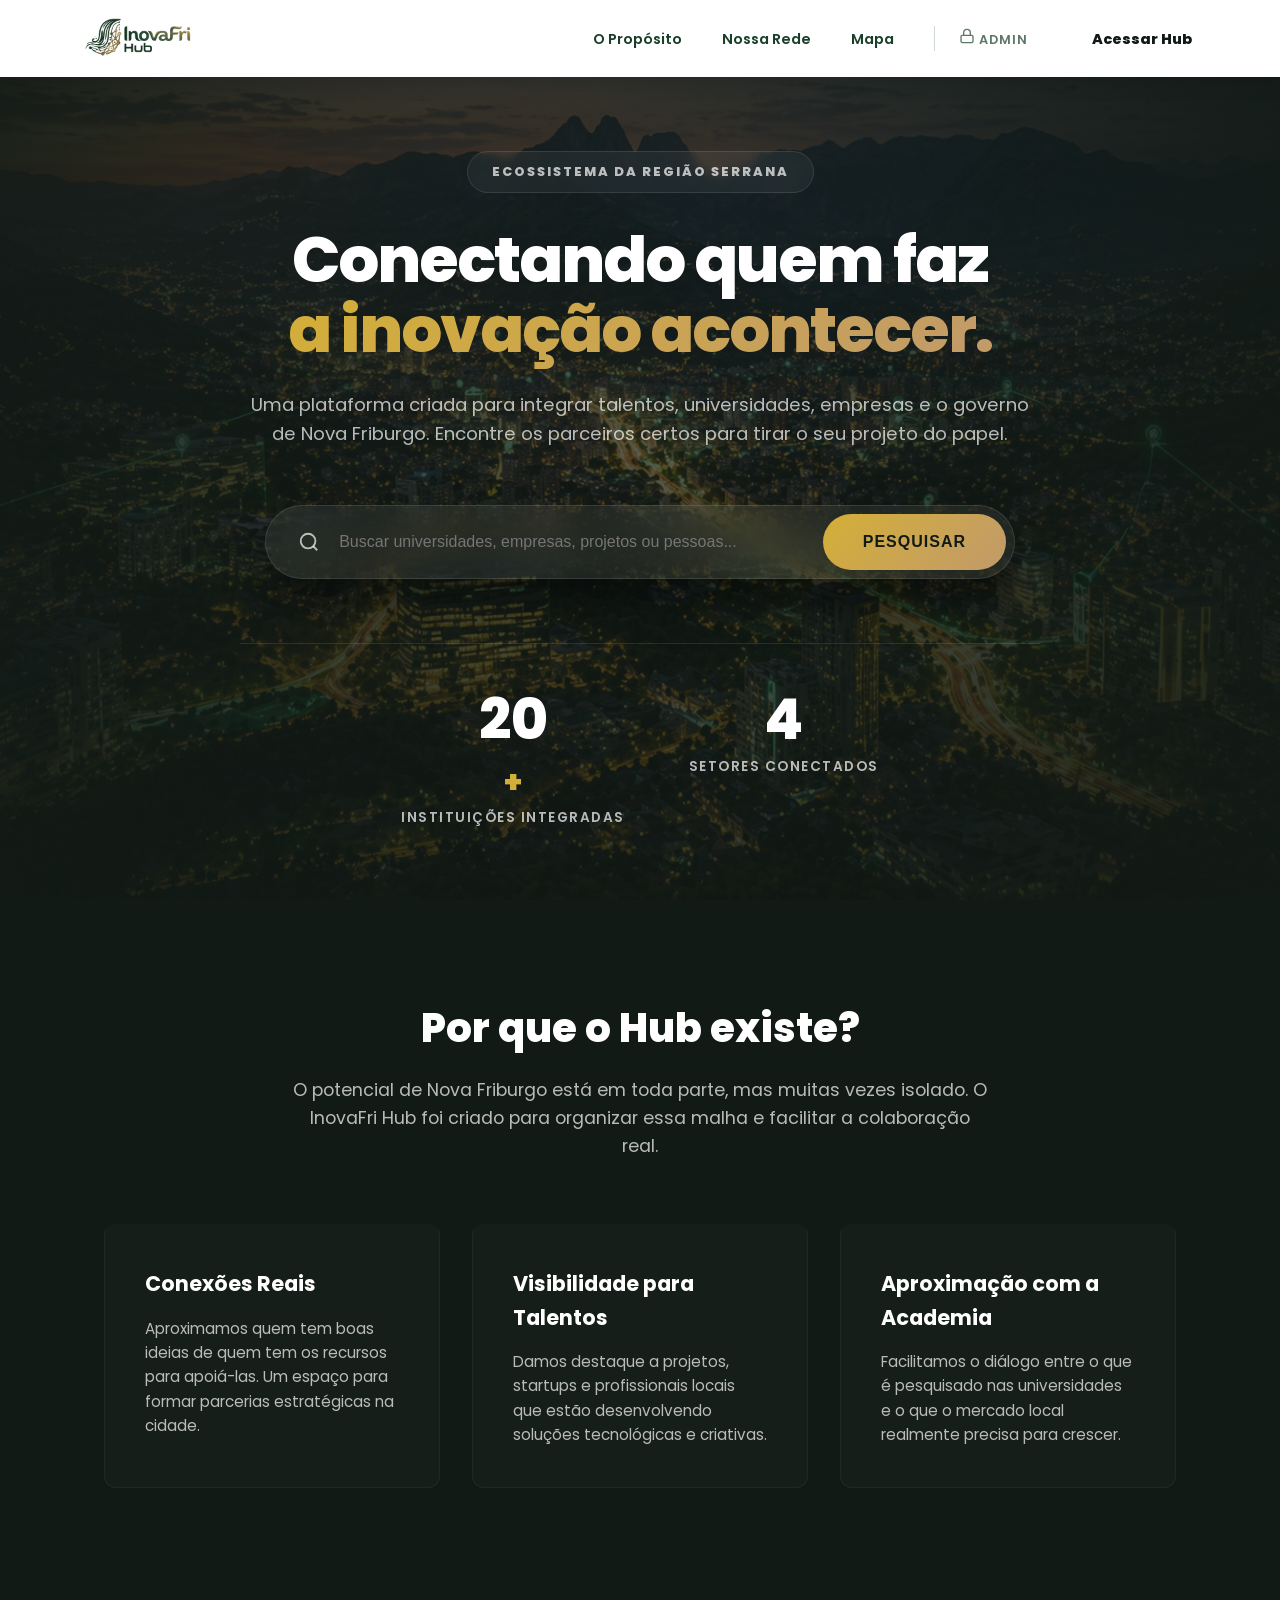
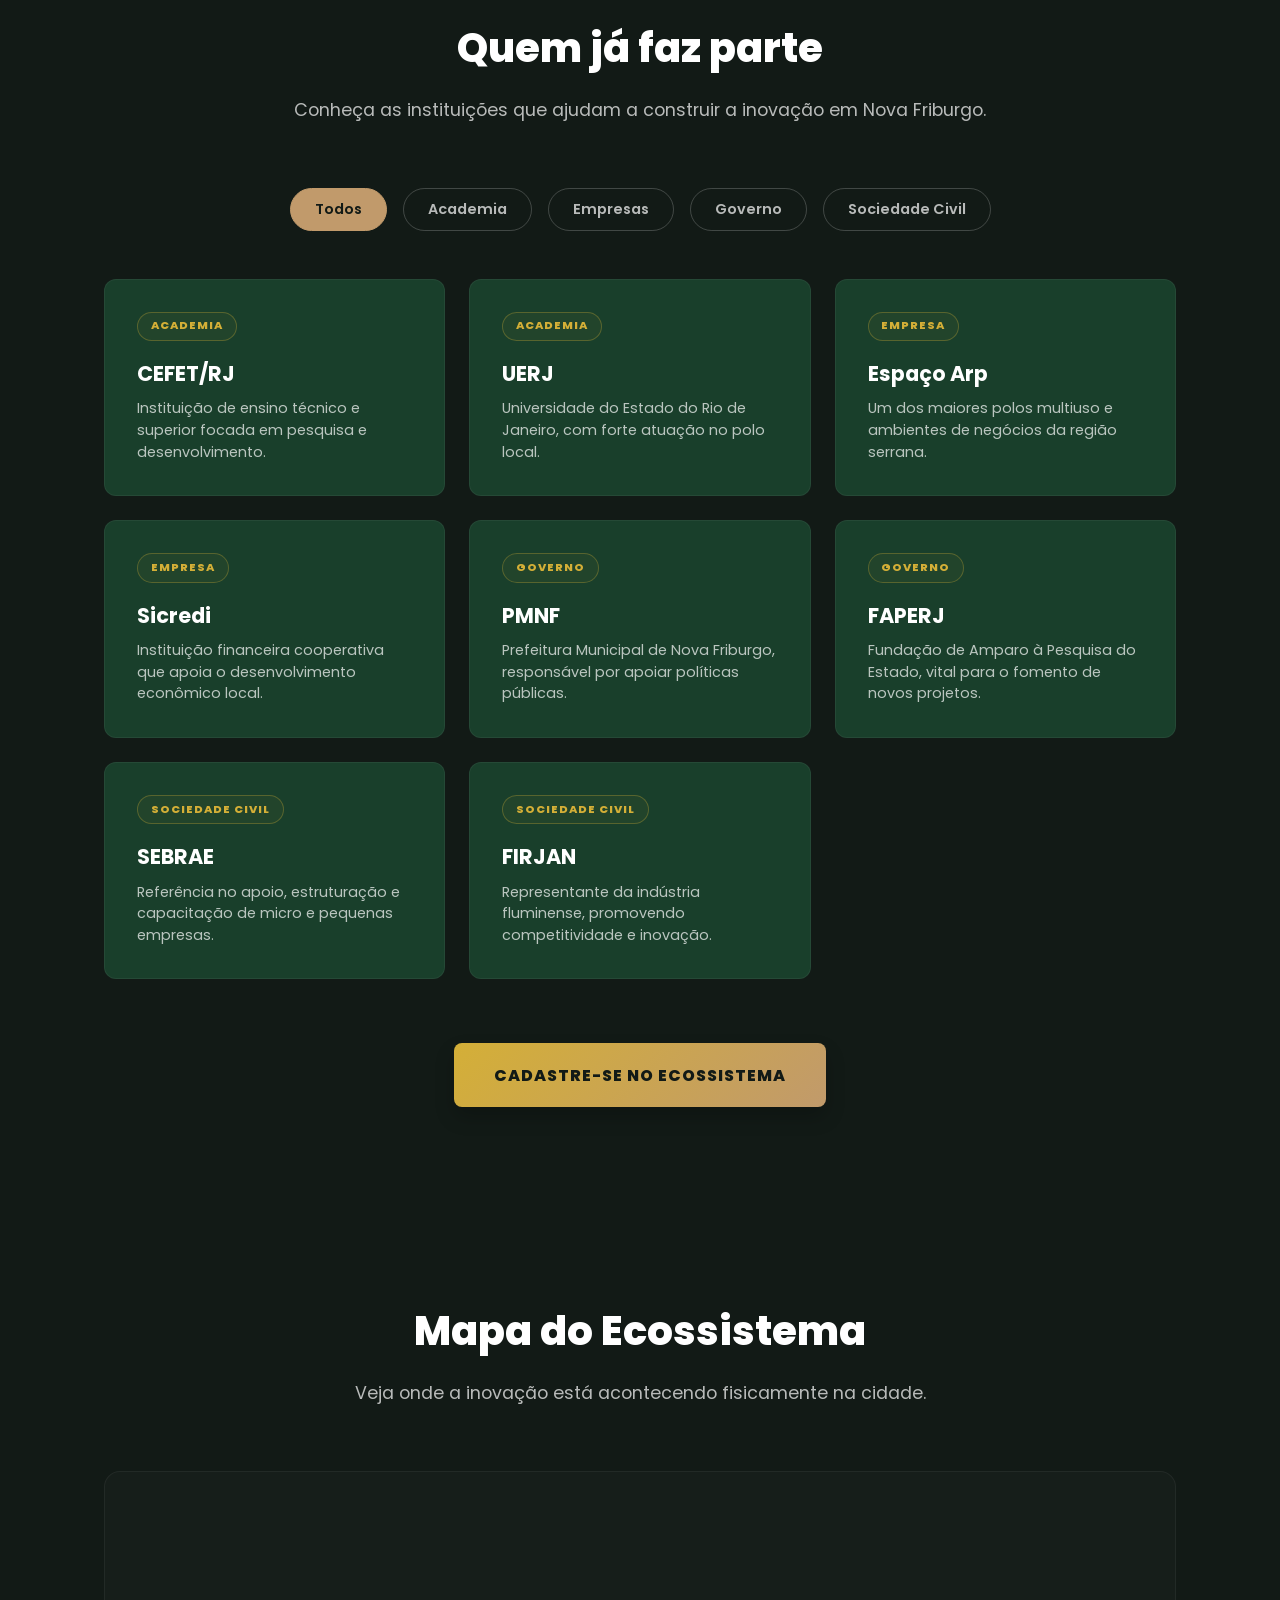
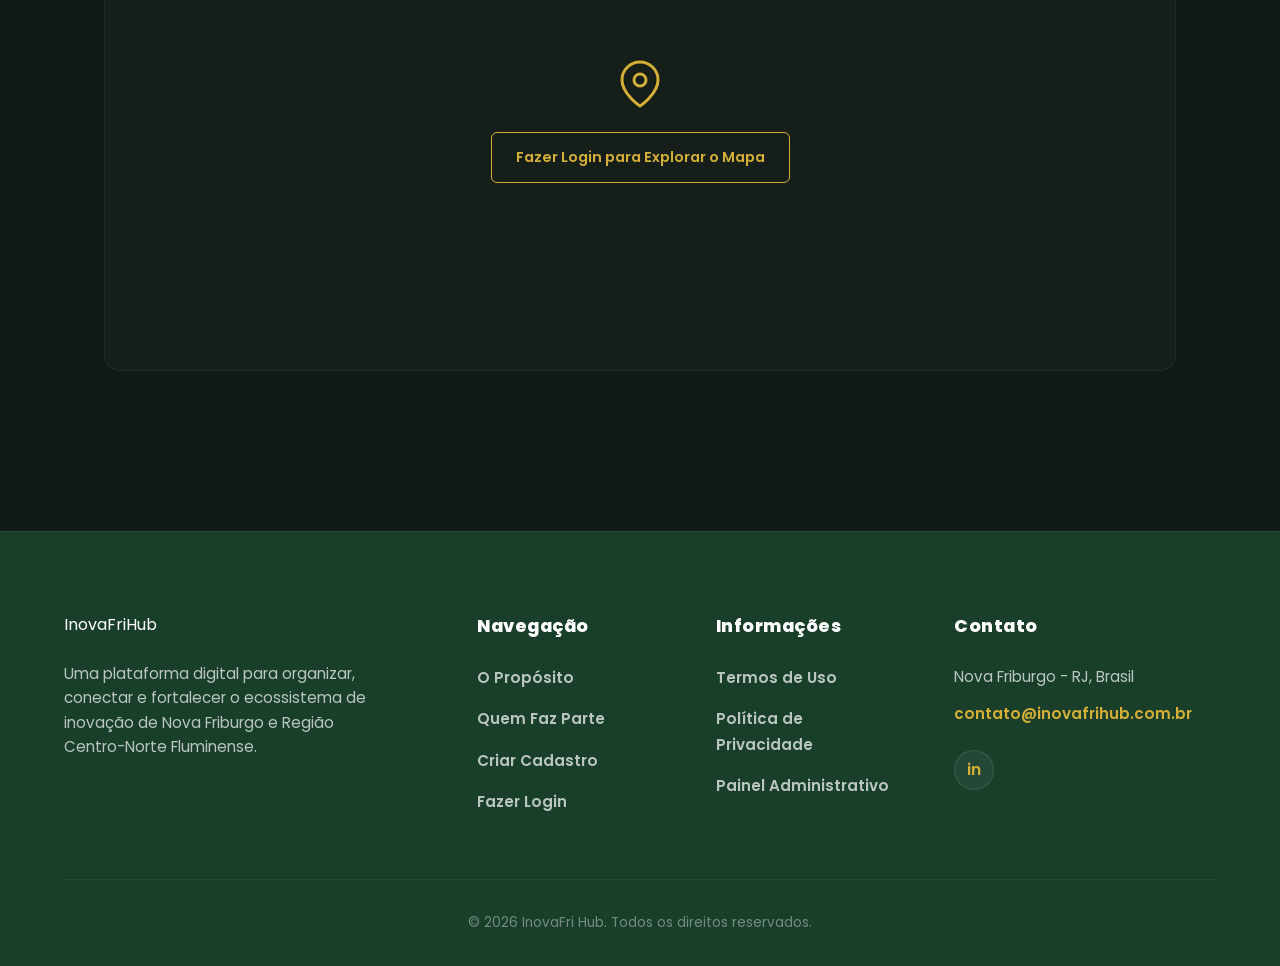
==== commit a7b015b6: "alteração do css - identidade nova" ====
--- a/index.html
+++ b/index.html
@@ -6,15 +6,15 @@
     <title>InovaFri Hub - Ecossistema de Inovação de Nova Friburgo</title>
     <link rel="preconnect" href="https://fonts.googleapis.com">
     <link rel="preconnect" href="https://fonts.gstatic.com" crossorigin>
-    <link href="https://fonts.googleapis.com/css2?family=Sora:wght@400;600;800&display=swap" rel="stylesheet">
+    <link href="https://fonts.googleapis.com/css2?family=Poppins:ital,wght@0,100;0,200;0,300;0,400;0,500;0,600;0,700;0,800;0,900;1,100;1,200;1,300;1,400;1,500;1,600;1,700;1,800;1,900&display=swap" rel="stylesheet">
     <link rel="stylesheet" href="css/style-index.css">
 </head>
 <body>
 
     <header id="nav-global">
         <div class="logo">
-            <a href="index.html" aria-label="Página Inicial">
-                <span class="brand-text">InovaFri<span class="brand-highlight">Hub</span></span>
+            <a href="index.html" aria-label="Página Inicial InovaFri Hub">
+                <img src="assets/Logo-InovaFri.png" alt="InovaFri Hub" width="450" height="75" class="brand-logo" fetchpriority="high" decoding="async">
             </a>
         </div>
         
@@ -38,6 +38,8 @@
         <section id="hero" class="hero-monumental">
             <div class="hero-bg-layer"></div>
 
+            <div class="hero-bg-layer" style="background-image: url('assets/bg-friburgo-tech.jpg.png');"></div>
+
             <div class="hero-content-wrapper">
                 <span class="badge-elite">Ecossistema da Região Serrana</span>
                 
@@ -48,7 +50,6 @@
                 </p>
 
                 <form action="/search" method="GET" role="search" class="hero-search-form">
-                    <label for="input-busca" class="sr-only">Busca no ecossistema</label>
                     <div class="search-glass-wrapper">
                         <svg width="22" height="22" viewBox="0 0 24 24" fill="none" stroke="currentColor" stroke-width="2"><circle cx="11" cy="11" r="8"></circle><line x1="21" y1="21" x2="16.65" y2="16.65"></line></svg>
                         <input type="search" id="input-busca" name="q" placeholder="Buscar universidades, empresas, projetos ou pessoas..." required>
@@ -77,19 +78,16 @@
 
             <div class="features-grid">
                 <article class="feature-card">
-                    <div class="card-icon">🤝</div>
                     <h3>Conexões Reais</h3>
                     <p>Aproximamos quem tem boas ideias de quem tem os recursos para apoiá-las. Um espaço para formar parcerias estratégicas na cidade.</p>
                 </article>
 
                 <article class="feature-card">
-                    <div class="card-icon">💡</div>
                     <h3>Visibilidade para Talentos</h3>
                     <p>Damos destaque a projetos, startups e profissionais locais que estão desenvolvendo soluções tecnológicas e criativas.</p>
                 </article>
 
                 <article class="feature-card">
-                    <div class="card-icon">🏛️</div>
                     <h3>Aproximação com a Academia</h3>
                     <p>Facilitamos o diálogo entre o que é pesquisado nas universidades e o que o mercado local realmente precisa para crescer.</p>
                 </article>
--- a/css/style-index.css
+++ b/css/style-index.css
@@ -1,46 +1,123 @@
-@import url('https://fonts.googleapis.com/css2?family=Sora:wght@400;600;800&display=swap');
+@import url('https://fonts.googleapis.com/css2?family=Poppins:ital,wght@0,100;0,200;0,300;0,400;0,500;0,600;0,700;0,800;0,900;1,100;1,200;1,300;1,400;1,500;1,600;1,700;1,800;1,900&display=swap');
 
 :root {
-    --bg-deep: #0a111a; 
-    --brand-navy: #193153;
-    --action-primary: #EB96FF;
-    --action-secondary: #0B5777;
+    /* Fundo escuro com sub-tom verde para conforto visual em OLED/LCD (Rich Black) */
+    --bg-deep: #121a16; 
+    
+    /* Verde institucional - Autoridade e Superfícies (Cards) */
+    --brand-navy: #193f2b; 
+    
+    /* Amarelo de Conversão - Foco absoluto em CTAs (Botões) */
+    --action-primary: #d4af37; 
+    
+    /* Dourado de Suporte - Detalhes, Bordas e Hover */
+    --action-secondary: #c19a6b; 
+    
+    /* Gradiente para elementos de alto destaque */
     --gradient-brand: linear-gradient(135deg, var(--action-primary) 0%, var(--action-secondary) 100%);
+    
     --text-pure: #ffffff;
-    --text-muted: rgba(255, 255, 255, 0.65);
+    --text-muted: rgba(255, 255, 255, 0.7);
 }
 
 *, *::before, *::after { box-sizing: border-box; margin: 0; padding: 0; }
 html { scroll-behavior: smooth; }
 
 body {
-    font-family: 'Sora', sans-serif; background-color: var(--bg-deep);
-    color: var(--text-pure); line-height: 1.6; -webkit-font-smoothing: antialiased;
+    font-family: 'Poppins', sans-serif; /* Ajustado para a fonte importada */
+    background-color: var(--bg-deep);
+    color: var(--text-pure); 
+    line-height: 1.6; 
+    -webkit-font-smoothing: antialiased;
 }
 
 a { color: var(--action-primary); text-decoration: none; }
 
-/* --- HEADER --- */
+/* --- HEADER (INVERSÃO PARA FUNDO CLARO) --- */
 #nav-global {
     position: fixed; top: 0; width: 100%; z-index: 1000;
     display: flex; justify-content: space-between; align-items: center;
-    padding: 1.5rem 5%; background: transparent; transition: all 0.4s ease;
-}
+    padding: 1rem 5%; 
+    background: var(--text-pure); /* Fundo branco sólido permanente */
+    box-shadow: 0 4px 20px rgba(0,0,0,0.15); /* Sombra para separar do hero escuro */
+    transition: all 0.4s ease;
+}
+
 #nav-global.scrolled {
-    background: rgba(10, 17, 26, 0.95); backdrop-filter: blur(15px);
-    border-bottom: 1px solid rgba(255, 255, 255, 0.05); box-shadow: 0 4px 30px rgba(0,0,0,0.5);
-    padding: 1rem 5%;
-}
-.brand-text { font-size: 1.6rem; font-weight: 800; color: #fff; letter-spacing: -0.5px; }
-.brand-highlight { background: var(--gradient-brand); -webkit-background-clip: text; -webkit-text-fill-color: transparent; }
-#nav-global nav ul { display: flex; gap: 2.5rem; list-style: none; align-items: center; }
-#nav-global nav a { color: var(--text-pure); font-weight: 600; font-size: 0.9rem; transition: color 0.2s; }
-#nav-global nav a:hover { color: var(--action-primary); }
-.admin-link-wrapper { border-left: 1px solid rgba(255,255,255,0.2); padding-left: 1.5rem; }
-.link-admin { color: var(--text-muted) !important; text-transform: uppercase; letter-spacing: 1px; font-size: 0.8rem !important; }
-.link-admin:hover { color: #ff4b4b !important; }
-.btn-auth { background: var(--text-pure); color: var(--bg-deep) !important; padding: 0.7rem 1.5rem; border-radius: 4px; font-weight: 800 !important; transition: transform 0.2s; }
-.btn-auth:hover { transform: translateY(-2px); background: var(--action-primary); color: #fff !important; }
+    padding: 0.8rem 5%; /* Encolhe levemente ao rolar a página */
+    box-shadow: 0 4px 30px rgba(0,0,0,0.3);
+}
+
+.brand-logo {
+    max-height: 45px; 
+    width: auto;
+    object-fit: contain;
+    display: block;
+    transition: transform 0.2s ease;
+}
+
+.brand-logo:hover {
+    transform: scale(1.02);
+}
+
+#nav-global nav ul { 
+    display: flex; gap: 2.5rem; list-style: none; align-items: center; 
+}
+
+/* LINKS: Agora precisam ser escuros para aparecer no fundo branco */
+#nav-global nav a { 
+    color: var(--brand-navy); 
+    font-weight: 600; 
+    font-size: 0.9rem; 
+    transition: color 0.2s; 
+}
+#nav-global nav a:hover { 
+    color: var(--action-primary); /* Dourado no Hover */
+}
+
+/* ADMIN: Ajuste do divisor e do texto */
+.admin-link-wrapper { 
+    border-left: 1px solid rgba(25, 63, 43, 0.2); /* Linha divisória esverdeada */
+    padding-left: 1.5rem; 
+}
+.link-admin { 
+    color: var(--brand-navy) !important; 
+    opacity: 0.7; 
+    text-transform: uppercase; 
+    letter-spacing: 1px; 
+    font-size: 0.8rem !important; 
+}
+.link-admin:hover { 
+    color: #ff4b4b !important; 
+    opacity: 1;
+}
+
+/* BOTÃO ACESSAR: Inversão para Verde Sólido com texto Branco */
+.btn-auth { 
+    background: var(--brand-navy); 
+    color: var(--text-pure) !important; 
+    padding: 0.7rem 1.5rem; 
+    border-radius: 4px; 
+    font-weight: 800 !important; 
+    transition: transform 0.2s, background 0.2s; 
+}
+.btn-auth:hover { 
+    transform: translateY(-2px); 
+    background: var(--action-primary); /* Fica dourado ao passar o mouse */
+    color: var(--bg-deep) !important; 
+}
+
+/* Ajuste fino para Mobile */
+@media (max-width: 768px) {
+    .brand-logo {
+        max-height: 38px; /* Reduz levemente para não espremer o menu em telas pequenas */
+        margin: 0 auto;
+    }
+}
+
+/* Correção de Contraste no Hover do Auth */
+.btn-auth { background: var(--text-pure); color: var(--bg-deep) !important; padding: 0.7rem 1.5rem; border-radius: 4px; font-weight: 800 !important; transition: transform 0.2s, background 0.2s; }
+.btn-auth:hover { transform: translateY(-2px); background: var(--action-primary); color: var(--bg-deep) !important; }
 
 /* --- HERO MONUMENTAL --- */
 .hero-monumental {
@@ -50,11 +127,15 @@
 }
 .hero-bg-layer {
     position: absolute; top: 0; left: 0; width: 100%; height: 100%; z-index: 1;
-    background: url('https://images.unsplash.com/photo-1519389950473-47ba0277781c?auto=format&fit=crop&w=1920&q=80') no-repeat center center / cover;
-}
+    /* Aponta para a sua nova imagem salva na pasta img */
+    background: url('../img/bg-friburgo-tech.jpg') no-repeat center center / cover;
+}
+
+/* O Filtro de Contraste (Obrigatório para CVR) */
 .hero-bg-layer::after {
     content: ''; position: absolute; top: 0; left: 0; width: 100%; height: 100%;
-    background: radial-gradient(circle at center, rgba(10, 17, 26, 0.75) 0%, rgba(10, 17, 26, 0.98) 100%);
+    /* Gradiente radial: Levemente transparente no centro para mostrar a cidade, mas escuro nas bordas usando o Verde Institucional (Rich Black) */
+    background: radial-gradient(circle at center, rgba(18, 26, 22, 0.70) 0%, rgba(18, 26, 22, 0.98) 100%);
 }
 .hero-content-wrapper { position: relative; z-index: 2; max-width: 950px; margin-top: 5rem; animation: fadeUp 1s cubic-bezier(0.16, 1, 0.3, 1); }
 @keyframes fadeUp { from { opacity: 0; transform: translateY(40px); } to { opacity: 1; transform: translateY(0); } }
@@ -67,10 +148,12 @@
 /* BARRA DE BUSCA */
 .hero-search-form { width: 100%; max-width: 750px; margin: 0 auto 4rem auto; }
 .search-glass-wrapper { display: flex; align-items: center; padding: 0.5rem; background: rgba(255, 255, 255, 0.05); backdrop-filter: blur(20px); border: 1px solid rgba(255, 255, 255, 0.1); border-radius: 100px; box-shadow: 0 20px 40px rgba(0,0,0,0.5); transition: all 0.3s; }
-.search-glass-wrapper:focus-within { border-color: rgba(235, 150, 255, 0.4); box-shadow: 0 20px 40px rgba(235, 150, 255, 0.15); }
+.search-glass-wrapper:focus-within { border-color: rgba(212, 175, 55, 0.4); box-shadow: 0 20px 40px rgba(212, 175, 55, 0.15); } /* RGB do Dourado */
 .search-glass-wrapper svg { margin-left: 1.5rem; color: var(--text-muted); }
 .search-glass-wrapper input { flex: 1; background: transparent; border: none; padding: 1.2rem; font-size: 1rem; color: var(--text-pure); outline: none; }
-.btn-massive-search { background: var(--gradient-brand); color: #fff; padding: 1.2rem 2.5rem; border: none; border-radius: 100px; font-weight: 800; font-size: 1rem; text-transform: uppercase; letter-spacing: 1px; cursor: pointer; transition: transform 0.2s; }
+
+/* Correção Crítica de Contraste no CTA */
+.btn-massive-search { background: var(--gradient-brand); color: var(--bg-deep); padding: 1.2rem 2.5rem; border: none; border-radius: 100px; font-weight: 800; font-size: 1rem; text-transform: uppercase; letter-spacing: 1px; cursor: pointer; transition: transform 0.2s; }
 .btn-massive-search:hover { transform: scale(1.02); }
 
 /* STATS */
@@ -99,30 +182,31 @@
 .filter-controls { display: flex; justify-content: center; flex-wrap: wrap; gap: 1rem; margin-bottom: 3rem; }
 .filter-btn { background: transparent; border: 1px solid rgba(255,255,255,0.2); color: var(--text-muted); padding: 0.6rem 1.5rem; border-radius: 50px; cursor: pointer; font-family: inherit; font-weight: 600; font-size: 0.9rem; transition: all 0.2s; }
 .filter-btn:hover { border-color: var(--text-pure); color: var(--text-pure); }
-.filter-btn.active { background: var(--action-secondary); border-color: var(--action-secondary); color: var(--text-pure); }
+.filter-btn.active { background: var(--action-secondary); border-color: var(--action-secondary); color: var(--bg-deep); } /* Ajuste de contraste na aba ativa */
 
 .actor-grid { display: grid; grid-template-columns: repeat(auto-fill, minmax(260px, 1fr)); gap: 1.5rem; margin-bottom: 4rem; }
 .actor-card { background: var(--brand-navy); border: 1px solid rgba(255,255,255,0.05); padding: 2rem; border-radius: 12px; transition: transform 0.3s, opacity 0.3s; animation: scaleIn 0.4s ease; display: flex; flex-direction: column; align-items: flex-start; }
-.actor-card:hover { transform: translateY(-5px); border-color: rgba(235, 150, 255, 0.3); box-shadow: 0 10px 20px rgba(0,0,0,0.3);}
+.actor-card:hover { transform: translateY(-5px); border-color: rgba(212, 175, 55, 0.4); box-shadow: 0 10px 20px rgba(0,0,0,0.3);} /* RGB do Dourado */
 .actor-card.hidden { display: none; }
 @keyframes scaleIn { from { opacity: 0; transform: scale(0.95); } to { opacity: 1; transform: scale(1); } }
 
-.actor-badge { font-size: 0.7rem; text-transform: uppercase; letter-spacing: 1px; color: var(--action-primary); margin-bottom: 1rem; font-weight: 800; border: 1px solid rgba(235, 150, 255, 0.3); padding: 0.3rem 0.8rem; border-radius: 50px; background: rgba(235, 150, 255, 0.05); }
+.actor-badge { font-size: 0.7rem; text-transform: uppercase; letter-spacing: 1px; color: var(--action-primary); margin-bottom: 1rem; font-weight: 800; border: 1px solid rgba(212, 175, 55, 0.3); padding: 0.3rem 0.8rem; border-radius: 50px; background: rgba(212, 175, 55, 0.05); } /* RGB do Dourado */
 .actor-card h3 { font-size: 1.3rem; margin-bottom: 0.5rem; }
 .actor-card p { font-size: 0.9rem; color: var(--text-muted); line-height: 1.5; margin: 0; }
 
 .cta-central { text-align: center; margin-top: 2rem; }
-.btn-primary-massive { display: inline-block; padding: 1.2rem 2.5rem; background: var(--gradient-brand); color: #fff; border-radius: 8px; font-weight: 800; font-size: 1rem; text-transform: uppercase; letter-spacing: 1px; transition: transform 0.2s; box-shadow: 0 10px 20px rgba(0,0,0,0.2); }
-.btn-primary-massive:hover { transform: translateY(-2px); filter: brightness(1.1); box-shadow: 0 15px 30px rgba(235, 150, 255, 0.25); }
+/* Correção Crítica de Contraste no CTA Secundário */
+.btn-primary-massive { display: inline-block; padding: 1.2rem 2.5rem; background: var(--gradient-brand); color: var(--bg-deep); border-radius: 8px; font-weight: 800; font-size: 1rem; text-transform: uppercase; letter-spacing: 1px; transition: transform 0.2s; box-shadow: 0 10px 20px rgba(0,0,0,0.2); }
+.btn-primary-massive:hover { transform: translateY(-2px); filter: brightness(1.1); box-shadow: 0 15px 30px rgba(212, 175, 55, 0.25); } /* RGB do Dourado */
 
 /* MAPA */
 .map-placeholder { width: 100%; height: 500px; background: rgba(255,255,255,0.02); border: 1px solid rgba(255,255,255,0.05); border-radius: 16px; display: flex; align-items: center; justify-content: center; }
 .map-overlay-message { display: flex; flex-direction: column; align-items: center; gap: 1.5rem; }
 .btn-outline-neon { border: 1px solid var(--action-primary); color: var(--action-primary); padding: 0.8rem 1.5rem; border-radius: 6px; font-weight: 600; font-size: 0.9rem; transition: background 0.2s; }
-.btn-outline-neon:hover { background: rgba(235, 150, 255, 0.1); }
+.btn-outline-neon:hover { background: rgba(212, 175, 55, 0.1); } /* RGB do Dourado */
 
 /* --- RODAPÉ INSTITUCIONAL --- */
-#footer-global { background-color: rgba(25, 49, 83, 0.3); border-top: 1px solid rgba(255,255,255,0.05); padding: 5rem 5% 2rem; margin-top: 4rem; }
+#footer-global { background-color: var(--brand-navy); border-top: 1px solid rgba(255,255,255,0.05); padding: 5rem 5% 2rem; margin-top: 4rem; } /* Fundo alinhado com a nova paleta verde */
 .footer-container { max-width: 1200px; margin: 0 auto; display: grid; grid-template-columns: 2fr 1fr 1fr 1.5fr; gap: 4rem; margin-bottom: 4rem; }
 
 .footer-col-brand p { color: var(--text-muted); font-size: 0.95rem; line-height: 1.6; margin-top: 1.5rem; max-width: 90%; }
@@ -136,7 +220,7 @@
 .footer-col-contact a { color: var(--action-primary); font-weight: 600; }
 .social-badges { display: flex; gap: 1rem; margin-top: 1.5rem; }
 .social-badge { display: flex; align-items: center; justify-content: center; width: 40px; height: 40px; border-radius: 50px; background: rgba(255,255,255,0.05); border: 1px solid rgba(255,255,255,0.1); color: var(--text-pure); font-weight: 800; transition: all 0.2s; }
-.social-badge:hover { background: var(--action-secondary); border-color: var(--action-secondary); transform: translateY(-3px); }
+.social-badge:hover { background: var(--action-secondary); border-color: var(--action-secondary); transform: translateY(-3px); color: var(--bg-deep); } /* Contraste no hover */
 
 .footer-bottom { border-top: 1px solid rgba(255,255,255,0.05); padding-top: 2rem; text-align: center; }
 .footer-bottom p { color: rgba(255,255,255,0.4); font-size: 0.85rem; }
@@ -149,7 +233,7 @@
     .footer-container { grid-template-columns: 1fr 1fr; gap: 3rem; }
 }
 @media (max-width: 768px) {
-    #nav-global { flex-direction: column; padding: 1rem; background: rgba(10, 17, 26, 0.98); }
+    #nav-global { flex-direction: column; padding: 1rem; background: rgba(18, 26, 22, 0.98); }
     #nav-global nav ul { flex-wrap: wrap; justify-content: center; gap: 1rem; margin-top: 1rem; }
     .admin-link-wrapper { border-left: none; padding-left: 0; }
     .hero-monumental h1 { font-size: 2.2rem; }
@@ -161,4 +245,24 @@
     .footer-container { grid-template-columns: 1fr; text-align: center; }
     .footer-col-brand p { margin: 1.5rem auto; }
     .social-badges { justify-content: center; }
+}
+/* --- FORÇAMENTO DO CABEÇALHO --- */
+#nav-global {
+    display: flex !important;
+    justify-content: space-between !important;
+    align-items: center !important;
+}
+
+#nav-global nav ul {
+    display: flex !important;
+    flex-direction: row !important;
+    gap: 2.5rem !important;
+    list-style-type: none !important;
+    align-items: center !important;
+    margin: 0 !important;
+    padding: 0 !important;
+}
+
+#nav-global nav li {
+    display: block !important;
 }
